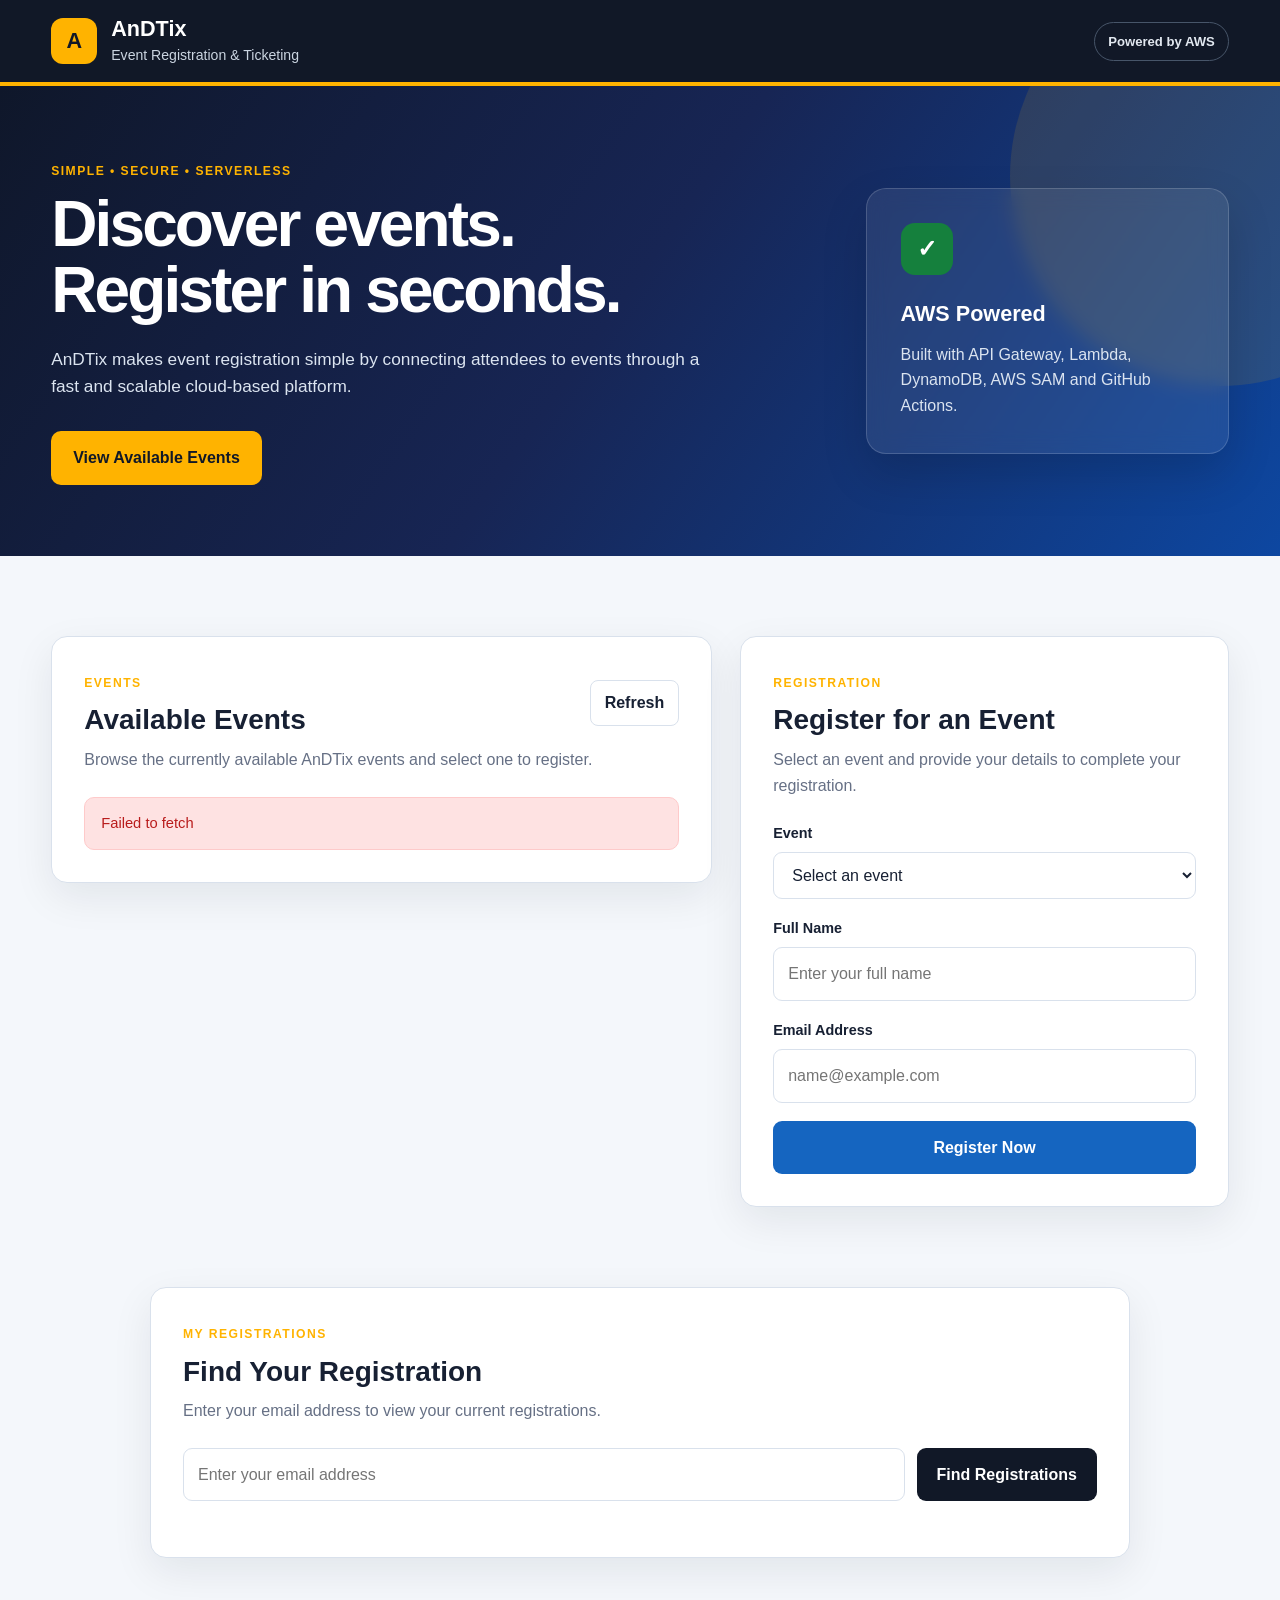
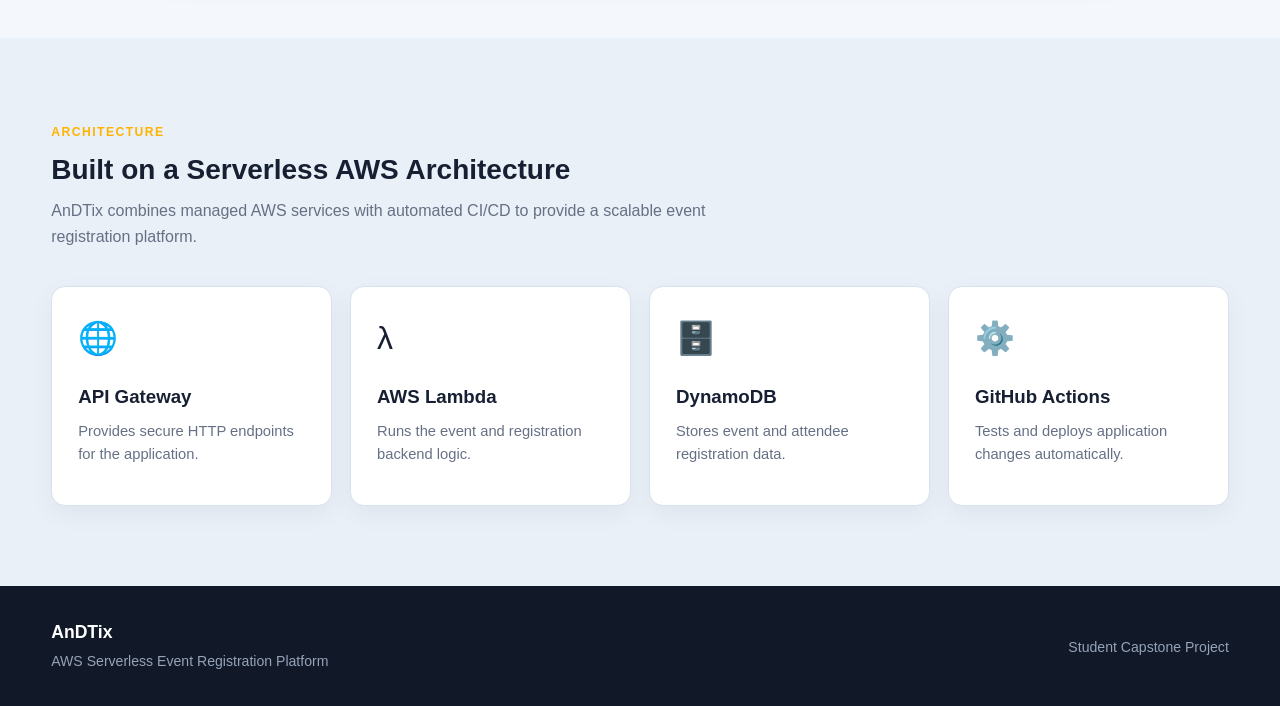
==== frontend/index.html @ d5623efb "Add frontend and enable API CORS" ====
<!DOCTYPE html>
<html lang="en">

<head>
    <meta charset="UTF-8">
    <meta name="viewport" content="width=device-width, initial-scale=1.0">

    <title>AnDTix | Event Registration & Ticketing</title>

    <meta name="description" content="AnDTix is a serverless event registration and ticketing platform powered by AWS.">

    <link rel="stylesheet" href="style.css">
</head>

<body>

    <header class="site-header">
        <div class="container header-content">
            <div class="brand">
                <div class="brand-logo">A</div>

                <div>
                    <h1>AnDTix</h1>
                    <p>Event Registration & Ticketing</p>
                </div>
            </div>

            <div class="aws-badge">
                Powered by AWS
            </div>
        </div>
    </header>


    <main>

        <!-- HERO SECTION -->
        <section class="hero">
            <div class="container hero-content">

                <div class="hero-text">
                    <span class="eyebrow">Simple • Secure • Serverless</span>

                    <h2>
                        Discover events.
                        <br>
                        Register in seconds.
                    </h2>

                    <p>
                        AnDTix makes event registration simple by connecting
                        attendees to events through a fast and scalable
                        cloud-based platform.
                    </p>

                    <a href="#events" class="hero-button">
                        View Available Events
                    </a>
                </div>

                <div class="hero-card">
                    <div class="hero-card-icon">✓</div>

                    <h3>AWS Powered</h3>

                    <p>
                        Built with API Gateway, Lambda, DynamoDB,
                        AWS SAM and GitHub Actions.
                    </p>
                </div>

            </div>
        </section>


        <!-- MAIN APPLICATION -->
        <section class="application-section">

            <div class="container application-grid">

                <!-- AVAILABLE EVENTS -->
                <div class="events-panel" id="events">

                    <div class="section-heading">
                        <div>
                            <span class="section-label">EVENTS</span>
                            <h2>Available Events</h2>
                        </div>

                        <button type="button" id="refreshEventsButton" class="refresh-button">
                            Refresh
                        </button>
                    </div>

                    <p class="section-description">
                        Browse the currently available AnDTix events and select
                        one to register.
                    </p>


                    <!-- Loading state -->
                    <div id="eventsLoading" class="status-card">
                        Loading available events...
                    </div>


                    <!-- Error state -->
                    <div id="eventsError" class="message error-message hidden">
                    </div>


                    <!-- Events loaded from AWS API -->
                    <div id="eventsList" class="events-list"></div>

                </div>


                <!-- REGISTRATION FORM -->
                <div class="registration-panel">

                    <div class="section-heading">
                        <div>
                            <span class="section-label">REGISTRATION</span>
                            <h2>Register for an Event</h2>
                        </div>
                    </div>

                    <p class="section-description">
                        Select an event and provide your details to complete
                        your registration.
                    </p>


                    <form id="registrationForm">

                        <div class="form-group">
                            <label for="eventSelect">
                                Event
                            </label>

                            <select id="eventSelect" name="eventId" required>
                                <option value="">
                                    Select an event
                                </option>
                            </select>
                        </div>


                        <div class="form-group">
                            <label for="attendeeName">
                                Full Name
                            </label>

                            <input type="text" id="attendeeName" name="attendeeName" placeholder="Enter your full name"
                                required>
                        </div>


                        <div class="form-group">
                            <label for="email">
                                Email Address
                            </label>

                            <input type="email" id="email" name="email" placeholder="name@example.com" required>
                        </div>


                        <button type="submit" id="registerButton" class="primary-button">
                            Register Now
                        </button>

                    </form>


                    <div id="registrationMessage" class="message hidden">
                    </div>

                </div>

            </div>

        </section>


        <!-- REGISTRATION LOOKUP -->
        <section class="lookup-section">

            <div class="container">

                <div class="lookup-card">

                    <div class="section-heading">
                        <div>
                            <span class="section-label">
                                MY REGISTRATIONS
                            </span>

                            <h2>
                                Find Your Registration
                            </h2>
                        </div>
                    </div>

                    <p class="section-description">
                        Enter your email address to view your current
                        registrations.
                    </p>


                    <form id="lookupForm" class="lookup-form">

                        <input type="email" id="lookupEmail" placeholder="Enter your email address" required>

                        <button type="submit" class="secondary-button">
                            Find Registrations
                        </button>

                    </form>


                    <div id="lookupMessage" class="message hidden">
                    </div>


                    <div id="registrationsList" class="registrations-list">
                    </div>

                </div>

            </div>

        </section>


        <!-- PROJECT INFORMATION -->
        <section class="technology-section">

            <div class="container">

                <div class="technology-heading">
                    <span class="section-label">ARCHITECTURE</span>

                    <h2>
                        Built on a Serverless AWS Architecture
                    </h2>

                    <p>
                        AnDTix combines managed AWS services with automated
                        CI/CD to provide a scalable event registration platform.
                    </p>
                </div>


                <div class="technology-grid">

                    <div class="technology-card">
                        <span>🌐</span>
                        <h3>API Gateway</h3>
                        <p>
                            Provides secure HTTP endpoints for the application.
                        </p>
                    </div>


                    <div class="technology-card">
                        <span>λ</span>
                        <h3>AWS Lambda</h3>
                        <p>
                            Runs the event and registration backend logic.
                        </p>
                    </div>


                    <div class="technology-card">
                        <span>🗄️</span>
                        <h3>DynamoDB</h3>
                        <p>
                            Stores event and attendee registration data.
                        </p>
                    </div>


                    <div class="technology-card">
                        <span>⚙️</span>
                        <h3>GitHub Actions</h3>
                        <p>
                            Tests and deploys application changes automatically.
                        </p>
                    </div>

                </div>

            </div>

        </section>

    </main>


    <footer>

        <div class="container footer-content">

            <div>
                <strong>AnDTix</strong>
                <p>AWS Serverless Event Registration Platform</p>
            </div>

            <div>
                <p>
                    Student Capstone Project
                </p>
            </div>

        </div>

    </footer>


    <script src="app.js"></script>

</body>

</html>
---- frontend/style.css ----
:root {
    --background: #f4f7fb;
    --surface: #ffffff;
    --surface-dark: #111827;
    --surface-soft: #eef2f7;

    --primary: #1565c0;
    --primary-dark: #0d47a1;
    --accent: #ffb300;

    --success: #15803d;
    --success-soft: #dcfce7;

    --warning: #ea580c;
    --warning-soft: #ffedd5;

    --danger: #b91c1c;
    --danger-soft: #fee2e2;

    --text: #172033;
    --text-light: #667085;
    --border: #d9e1ec;

    --shadow: 0 14px 40px rgba(15, 23, 42, 0.08);
    --radius: 16px;

    --max-width: 1180px;
}

* {
    margin: 0;
    padding: 0;
    box-sizing: border-box;
}

html {
    scroll-behavior: smooth;
}

body {
    min-height: 100vh;
    background: var(--background);
    color: var(--text);
    font-family:
        Inter,
        "Segoe UI",
        Arial,
        sans-serif;
    line-height: 1.6;
}

button,
input,
select {
    font: inherit;
}

button {
    cursor: pointer;
}

.container {
    width: min(92%, var(--max-width));
    margin: 0 auto;
}

/* =========================================================
   HEADER
========================================================= */

.site-header {
    background: var(--surface-dark);
    color: white;
    border-bottom: 4px solid var(--accent);
}

.header-content {
    min-height: 82px;
    display: flex;
    align-items: center;
    justify-content: space-between;
    gap: 24px;
}

.brand {
    display: flex;
    align-items: center;
    gap: 14px;
}

.brand-logo {
    width: 46px;
    height: 46px;
    display: grid;
    place-items: center;
    border-radius: 12px;
    background: var(--accent);
    color: #111827;
    font-weight: 900;
    font-size: 1.35rem;
}

.brand h1 {
    font-size: 1.35rem;
    line-height: 1.2;
}

.brand p {
    margin-top: 2px;
    color: #cbd5e1;
    font-size: 0.88rem;
}

.aws-badge {
    padding: 8px 13px;
    border: 1px solid #475569;
    border-radius: 999px;
    color: #e2e8f0;
    font-size: 0.82rem;
    font-weight: 600;
}

/* =========================================================
   HERO
========================================================= */

.hero {
    position: relative;
    overflow: hidden;
    background:
        linear-gradient(125deg,
            #0f172a 0%,
            #172554 48%,
            #0d47a1 100%);
    color: white;
}

.hero::after {
    content: "";
    position: absolute;
    width: 420px;
    height: 420px;
    right: -150px;
    top: -120px;
    border-radius: 50%;
    background: rgba(255, 179, 0, 0.11);
}

.hero-content {
    position: relative;
    z-index: 1;
    min-height: 470px;
    display: grid;
    grid-template-columns: 1.35fr 0.65fr;
    align-items: center;
    gap: 60px;
    padding-top: 70px;
    padding-bottom: 70px;
}

.eyebrow,
.section-label {
    display: inline-block;
    margin-bottom: 10px;
    color: var(--accent);
    font-size: 0.76rem;
    font-weight: 800;
    letter-spacing: 0.12em;
    text-transform: uppercase;
}

.hero h2 {
    max-width: 720px;
    font-size: clamp(2.6rem, 5vw, 4.7rem);
    line-height: 1.03;
    letter-spacing: -0.045em;
}

.hero-text>p {
    max-width: 650px;
    margin-top: 22px;
    color: #dbe4f0;
    font-size: 1.08rem;
}

.hero-button {
    display: inline-block;
    margin-top: 30px;
    padding: 14px 22px;
    border-radius: 10px;
    background: var(--accent);
    color: #111827;
    font-weight: 800;
    text-decoration: none;
    transition:
        transform 0.2s ease,
        box-shadow 0.2s ease;
}

.hero-button:hover {
    transform: translateY(-2px);
    box-shadow: 0 12px 24px rgba(0, 0, 0, 0.18);
}

.hero-card {
    padding: 34px;
    border: 1px solid rgba(255, 255, 255, 0.16);
    border-radius: 20px;
    background: rgba(255, 255, 255, 0.08);
    backdrop-filter: blur(10px);
    box-shadow: 0 20px 45px rgba(0, 0, 0, 0.15);
}

.hero-card-icon {
    width: 52px;
    height: 52px;
    display: grid;
    place-items: center;
    margin-bottom: 22px;
    border-radius: 14px;
    background: var(--success);
    font-size: 1.5rem;
    font-weight: 900;
}

.hero-card h3 {
    font-size: 1.35rem;
}

.hero-card p {
    margin-top: 10px;
    color: #dbe4f0;
}

/* =========================================================
   MAIN APPLICATION
========================================================= */

.application-section {
    padding: 80px 0;
}

.application-grid {
    display: grid;
    grid-template-columns: 1.15fr 0.85fr;
    gap: 28px;
    align-items: start;
}

.events-panel,
.registration-panel,
.lookup-card {
    padding: 32px;
    border: 1px solid var(--border);
    border-radius: var(--radius);
    background: var(--surface);
    box-shadow: var(--shadow);
}

.section-heading {
    display: flex;
    align-items: center;
    justify-content: space-between;
    gap: 20px;
}

.section-heading h2,
.technology-heading h2 {
    font-size: 1.75rem;
    line-height: 1.2;
}

.section-description {
    margin-top: 10px;
    margin-bottom: 24px;
    color: var(--text-light);
}

.refresh-button {
    padding: 9px 14px;
    border: 1px solid var(--border);
    border-radius: 8px;
    background: white;
    color: var(--text);
    font-weight: 700;
    transition: 0.2s ease;
}

.refresh-button:hover {
    border-color: var(--primary);
    color: var(--primary);
}

/* =========================================================
   EVENT CARDS
========================================================= */

.events-list {
    display: grid;
    gap: 16px;
}

.event-card {
    padding: 20px;
    border: 1px solid var(--border);
    border-radius: 12px;
    background: #fbfcfe;
    transition:
        transform 0.2s ease,
        box-shadow 0.2s ease,
        border-color 0.2s ease;
}

.event-card:hover {
    transform: translateY(-2px);
    border-color: #a9c7ee;
    box-shadow: 0 12px 24px rgba(15, 23, 42, 0.07);
}

.event-card-top {
    display: flex;
    justify-content: space-between;
    gap: 20px;
    align-items: flex-start;
}

.event-card h3 {
    font-size: 1.12rem;
}

.event-meta {
    display: flex;
    flex-wrap: wrap;
    gap: 10px 18px;
    margin-top: 12px;
    color: var(--text-light);
    font-size: 0.9rem;
}

.event-description {
    margin-top: 13px;
    color: #475467;
}

.event-status {
    flex-shrink: 0;
    padding: 6px 10px;
    border-radius: 999px;
    background: var(--success-soft);
    color: var(--success);
    font-size: 0.76rem;
    font-weight: 800;
    text-transform: uppercase;
}

.event-status.limited {
    background: var(--warning-soft);
    color: var(--warning);
}

.event-select-button {
    margin-top: 16px;
    padding: 9px 14px;
    border: none;
    border-radius: 8px;
    background: var(--surface-dark);
    color: white;
    font-weight: 700;
}

.event-select-button:hover {
    background: var(--primary);
}

/* =========================================================
   FORMS
========================================================= */

.form-group {
    margin-bottom: 18px;
}

.form-group label {
    display: block;
    margin-bottom: 7px;
    font-size: 0.9rem;
    font-weight: 700;
}

input,
select {
    width: 100%;
    padding: 13px 14px;
    border: 1px solid var(--border);
    border-radius: 9px;
    outline: none;
    background: white;
    color: var(--text);
    transition:
        border-color 0.2s ease,
        box-shadow 0.2s ease;
}

input:focus,
select:focus {
    border-color: var(--primary);
    box-shadow: 0 0 0 3px rgba(21, 101, 192, 0.12);
}

.primary-button,
.secondary-button {
    border: none;
    border-radius: 9px;
    font-weight: 800;
    transition:
        transform 0.2s ease,
        opacity 0.2s ease;
}

.primary-button {
    width: 100%;
    padding: 14px 20px;
    background: var(--primary);
    color: white;
}

.primary-button:hover {
    background: var(--primary-dark);
}

.secondary-button {
    padding: 13px 20px;
    background: var(--surface-dark);
    color: white;
    white-space: nowrap;
}

.secondary-button:hover {
    background: var(--primary);
}

.primary-button:disabled,
.secondary-button:disabled,
.refresh-button:disabled {
    cursor: not-allowed;
    opacity: 0.6;
}

/* =========================================================
   MESSAGES
========================================================= */

.status-card {
    padding: 18px;
    border-radius: 10px;
    background: var(--surface-soft);
    color: var(--text-light);
    text-align: center;
}

.message {
    margin-top: 18px;
    padding: 14px 16px;
    border-radius: 10px;
    font-size: 0.92rem;
}

.success-message {
    border: 1px solid #86efac;
    background: var(--success-soft);
    color: #166534;
}

.error-message {
    border: 1px solid #fecaca;
    background: var(--danger-soft);
    color: var(--danger);
}

.info-message {
    border: 1px solid #bfdbfe;
    background: #eff6ff;
    color: #1d4ed8;
}

.hidden {
    display: none !important;
}

/* =========================================================
   LOOKUP
========================================================= */

.lookup-section {
    padding: 0 0 80px;
}

.lookup-card {
    max-width: 980px;
    margin: 0 auto;
}

.lookup-form {
    display: grid;
    grid-template-columns: 1fr auto;
    gap: 12px;
}

.registrations-list {
    display: grid;
    gap: 14px;
    margin-top: 24px;
}

.registration-item {
    display: grid;
    grid-template-columns: 1fr auto;
    gap: 20px;
    align-items: center;
    padding: 18px;
    border: 1px solid var(--border);
    border-radius: 10px;
    background: #fbfcfe;
}

.registration-item h3 {
    font-size: 1rem;
}

.registration-details {
    margin-top: 5px;
    color: var(--text-light);
    font-size: 0.88rem;
}

.cancel-button {
    padding: 9px 13px;
    border: 1px solid #fecaca;
    border-radius: 8px;
    background: var(--danger-soft);
    color: var(--danger);
    font-weight: 800;
}

.cancel-button:hover {
    background: #fecaca;
}

/* =========================================================
   TECHNOLOGY / ARCHITECTURE
========================================================= */

.technology-section {
    padding: 80px 0;
    background: #eaf0f7;
}

.technology-heading {
    max-width: 720px;
    margin-bottom: 36px;
}

.technology-heading p {
    margin-top: 12px;
    color: var(--text-light);
}

.technology-grid {
    display: grid;
    grid-template-columns: repeat(4, 1fr);
    gap: 18px;
}

.technology-card {
    min-height: 220px;
    padding: 26px;
    border: 1px solid var(--border);
    border-radius: 14px;
    background: white;
    box-shadow: 0 8px 24px rgba(15, 23, 42, 0.05);
}

.technology-card span {
    display: block;
    margin-bottom: 18px;
    font-size: 2rem;
}

.technology-card h3 {
    margin-bottom: 8px;
}

.technology-card p {
    color: var(--text-light);
    font-size: 0.92rem;
}

/* =========================================================
   FOOTER
========================================================= */

footer {
    background: var(--surface-dark);
    color: white;
}

.footer-content {
    min-height: 120px;
    display: flex;
    justify-content: space-between;
    align-items: center;
    gap: 30px;
}

.footer-content strong {
    font-size: 1.1rem;
}

.footer-content p {
    margin-top: 4px;
    color: #94a3b8;
    font-size: 0.88rem;
}

/* =========================================================
   RESPONSIVE DESIGN
========================================================= */

@media (max-width: 950px) {

    .hero-content,
    .application-grid {
        grid-template-columns: 1fr;
    }

    .hero-content {
        gap: 35px;
    }

    .hero-card {
        max-width: 520px;
    }

    .technology-grid {
        grid-template-columns: repeat(2, 1fr);
    }
}

@media (max-width: 650px) {
    .header-content {
        padding: 14px 0;
    }

    .aws-badge {
        display: none;
    }

    .hero-content {
        min-height: auto;
        padding-top: 55px;
        padding-bottom: 55px;
    }

    .hero h2 {
        font-size: 2.55rem;
    }

    .events-panel,
    .registration-panel,
    .lookup-card {
        padding: 22px;
    }

    .lookup-form {
        grid-template-columns: 1fr;
    }

    .technology-grid {
        grid-template-columns: 1fr;
    }

    .event-card-top,
    .registration-item,
    .footer-content {
        grid-template-columns: 1fr;
        flex-direction: column;
        align-items: flex-start;
    }

    .footer-content {
        justify-content: center;
        padding: 30px 0;
    }
}
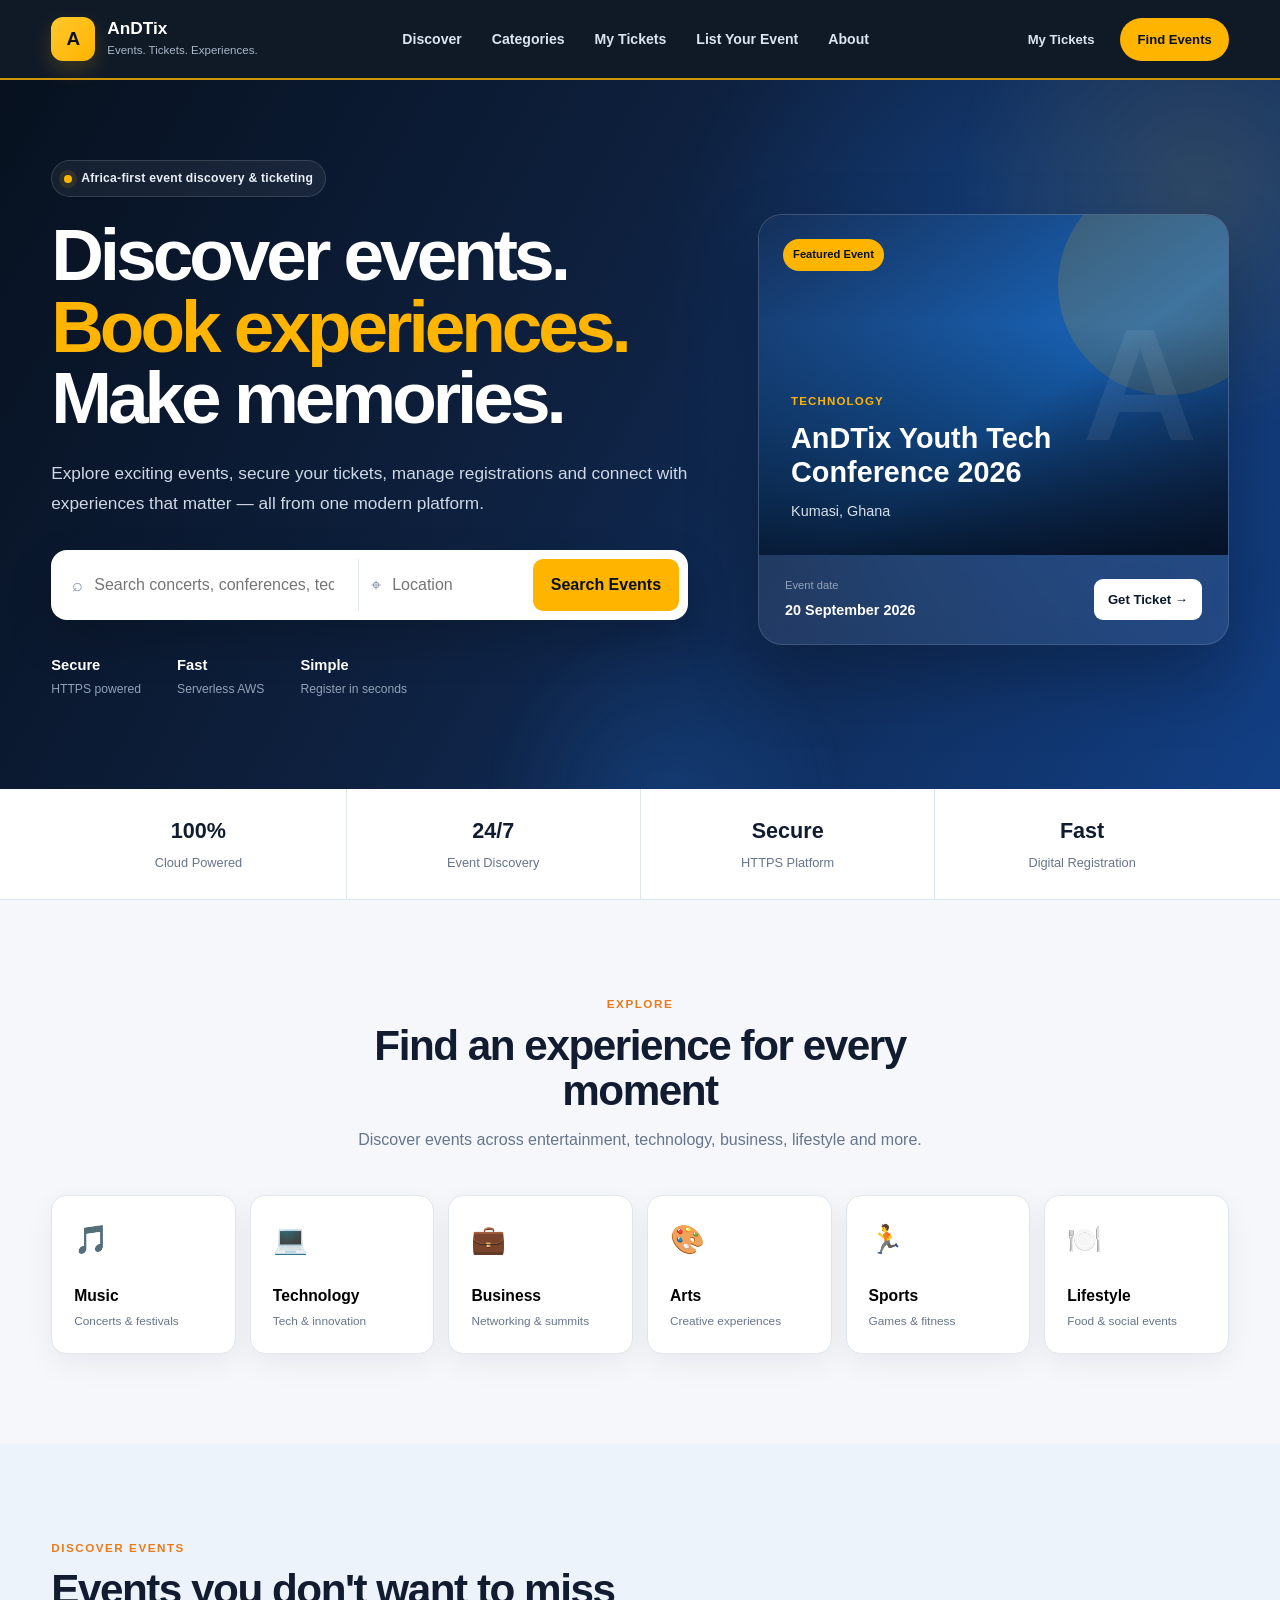
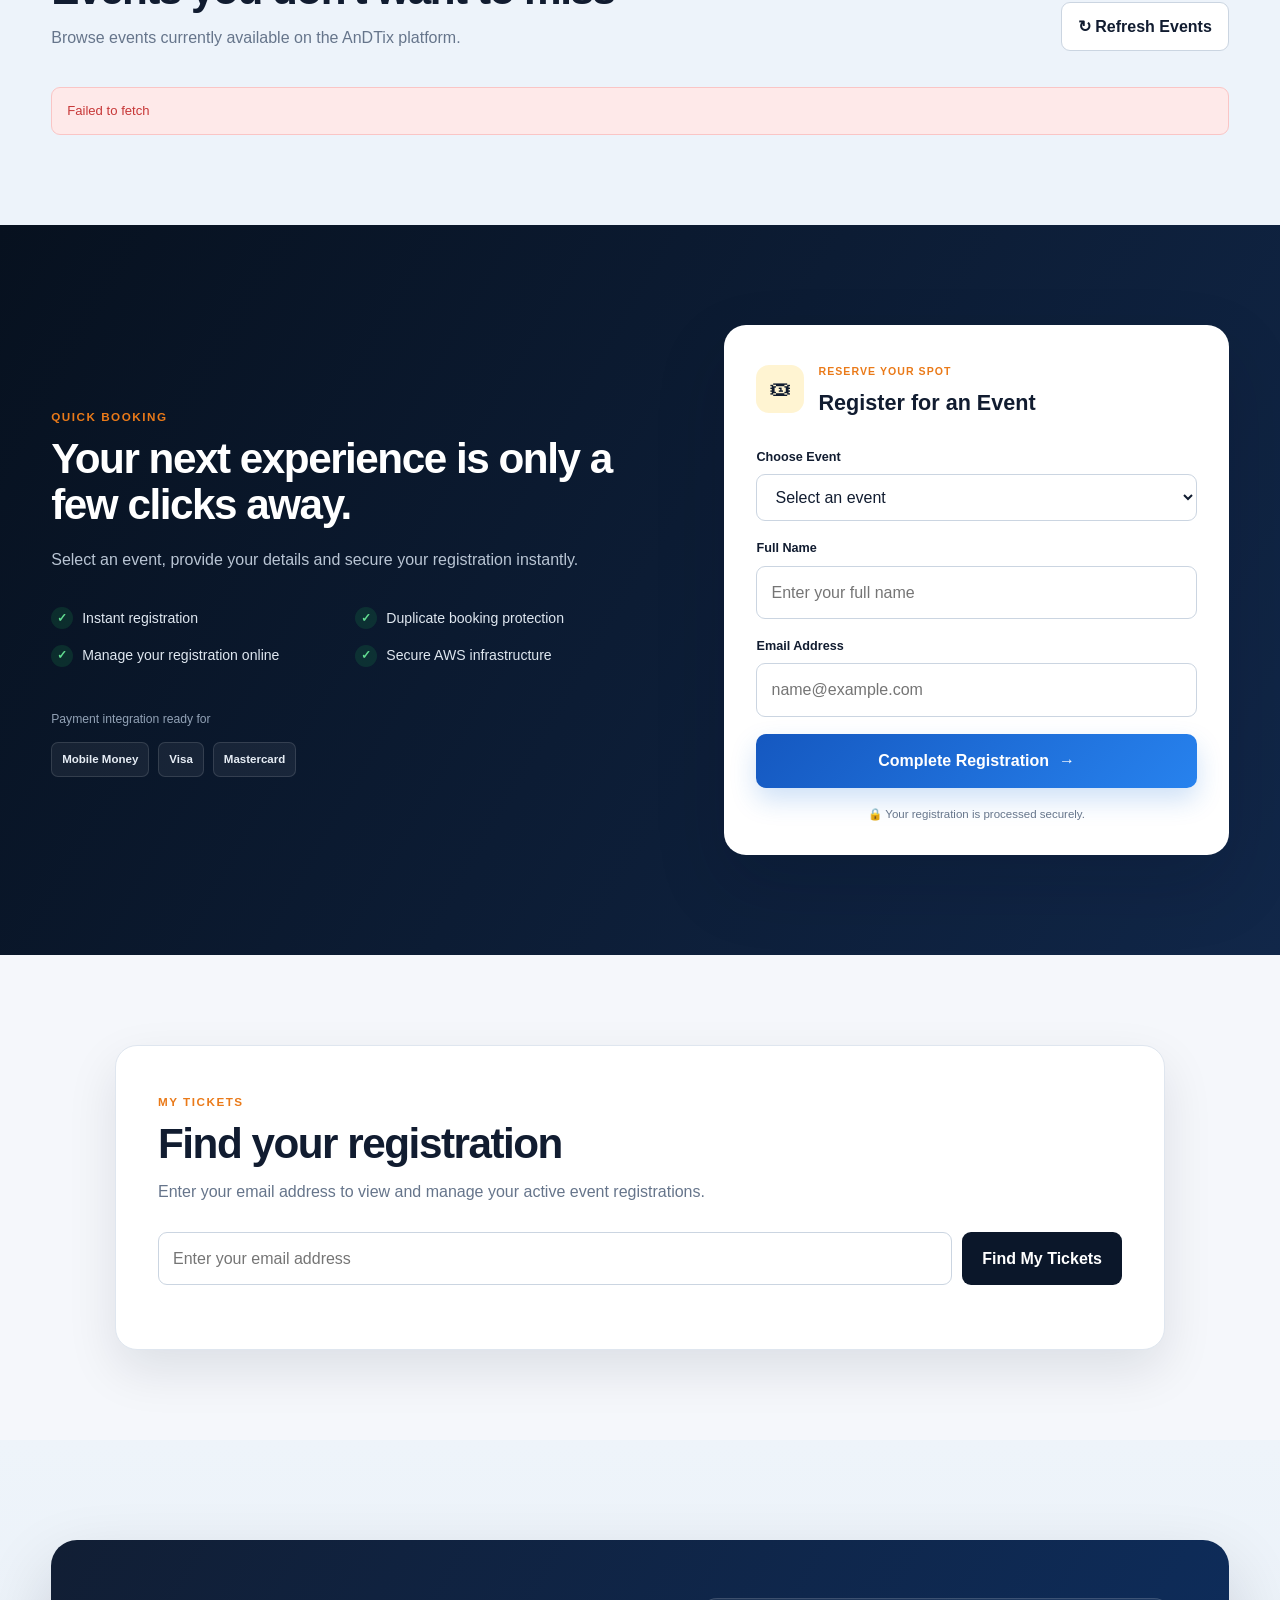
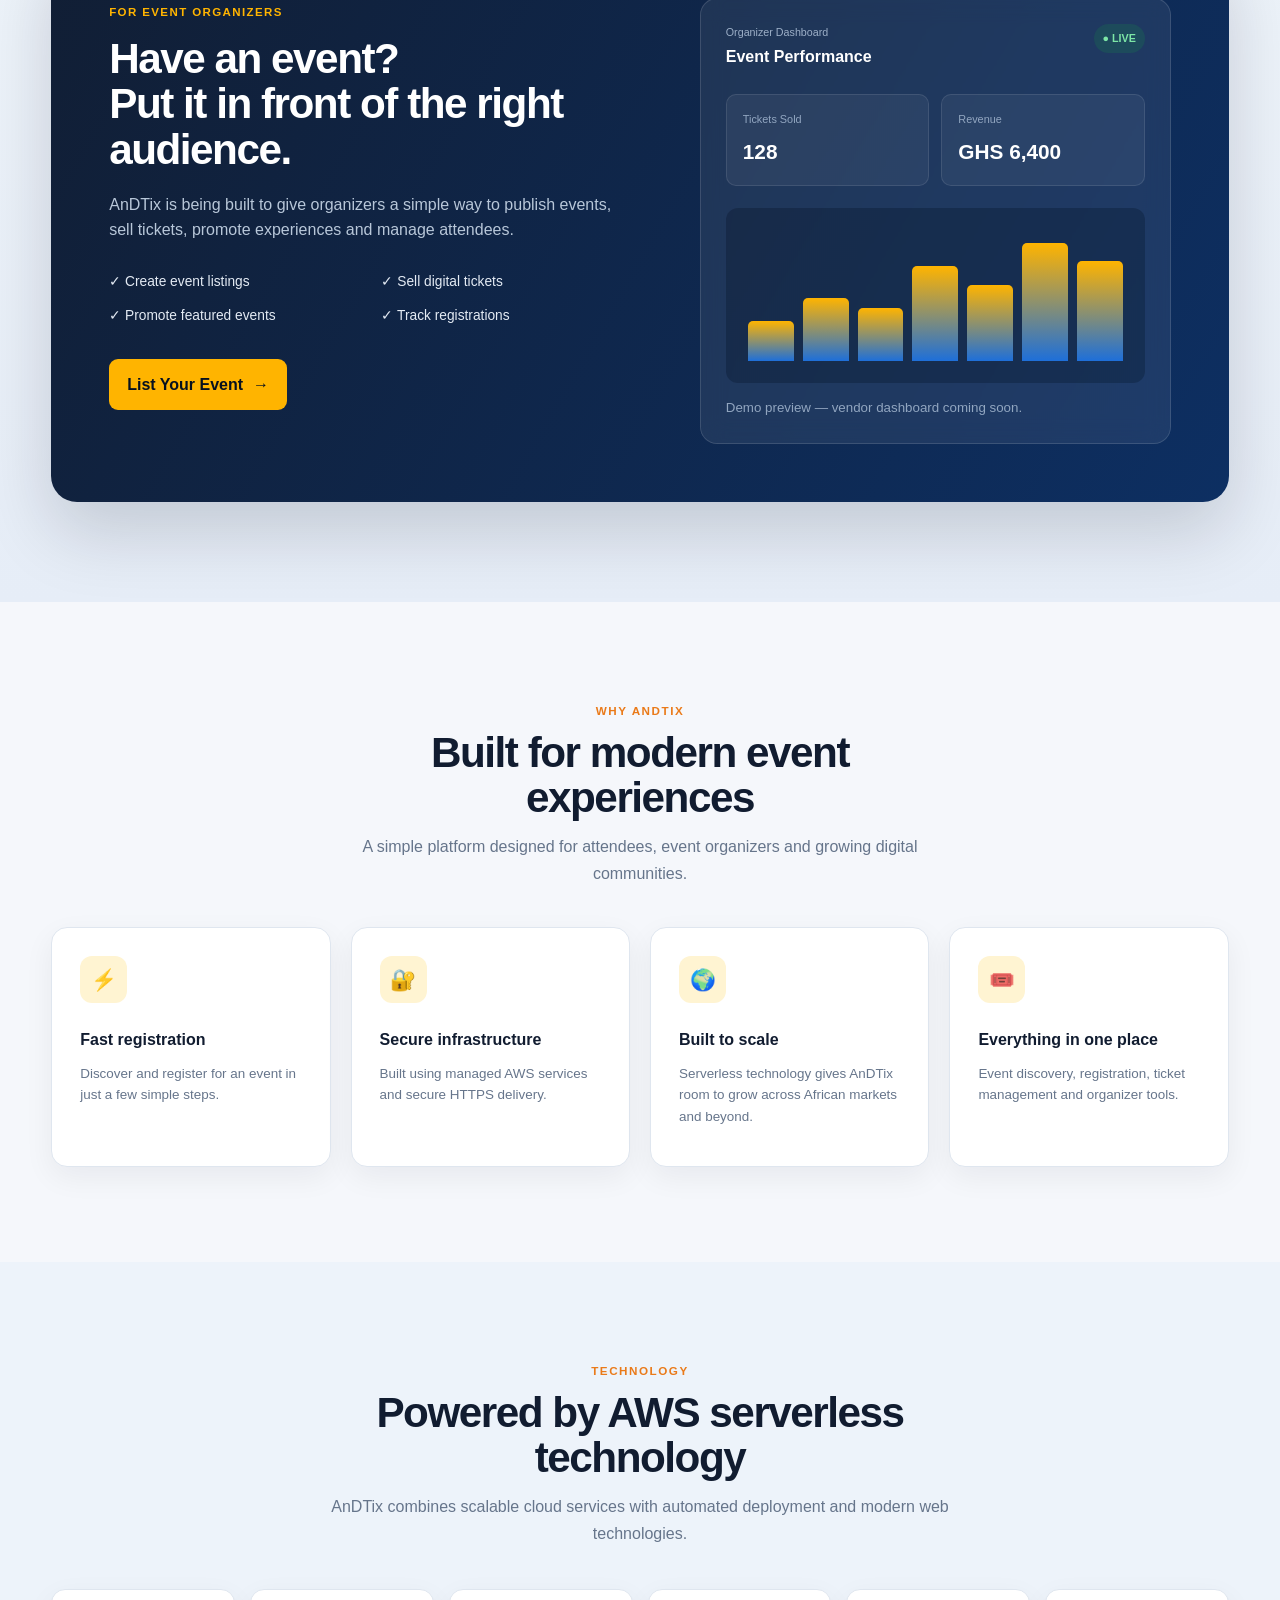
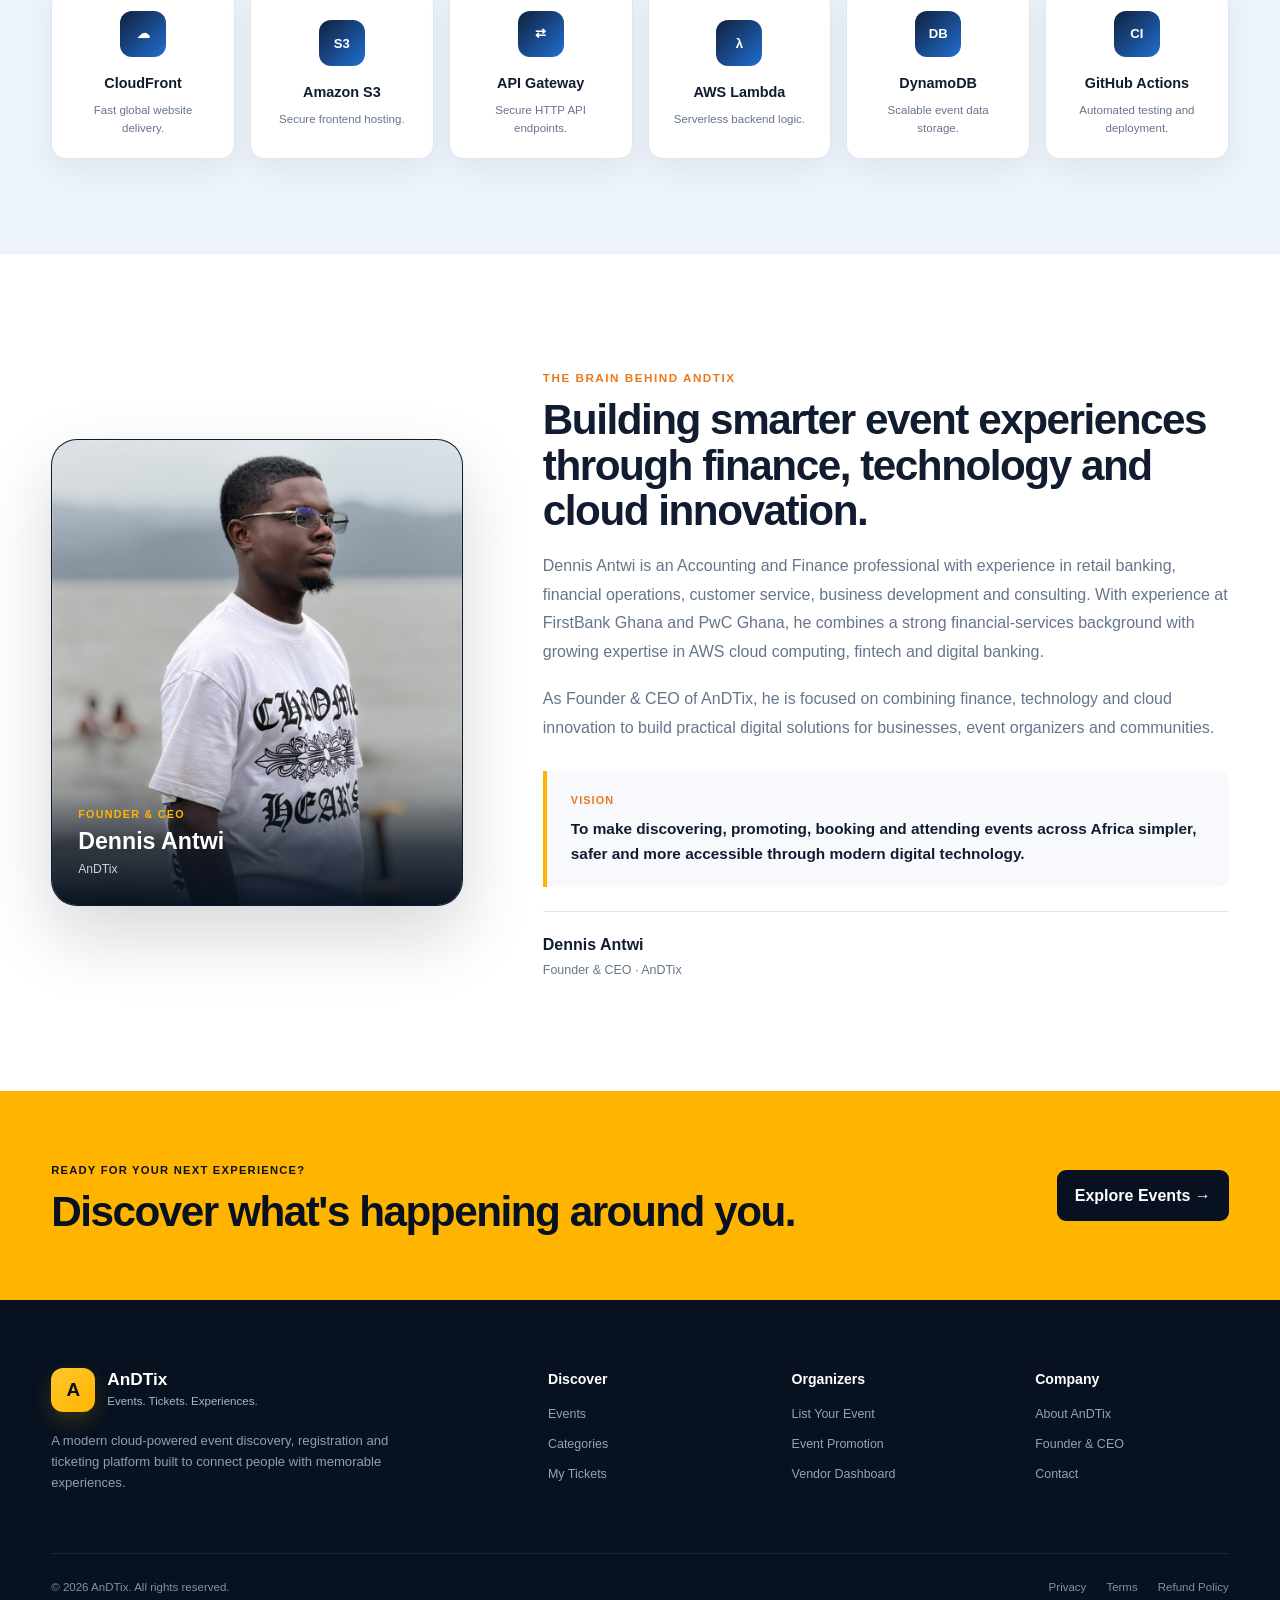
==== commit 99fa932d: "feat: add organizer portal and event submission workflow" ====
--- a/frontend/index.html
+++ b/frontend/index.html
@@ -3,322 +3,1475 @@
 
 <head>
     <meta charset="UTF-8">
+
     <meta name="viewport" content="width=device-width, initial-scale=1.0">
 
-    <title>AnDTix | Event Registration & Ticketing</title>
-
-    <meta name="description" content="AnDTix is a serverless event registration and ticketing platform powered by AWS.">
+    <meta name="description"
+        content="AnDTix - Discover, promote and book events through a modern cloud-powered ticketing platform.">
+
+    <title>AnDTix | Discover Events. Book Experiences.</title>
 
     <link rel="stylesheet" href="style.css">
 </head>
 
+
 <body>
 
+
+    <!-- =====================================================
+         NAVIGATION
+    ====================================================== -->
+
     <header class="site-header">
-        <div class="container header-content">
-            <div class="brand">
-                <div class="brand-logo">A</div>
-
-                <div>
-                    <h1>AnDTix</h1>
-                    <p>Event Registration & Ticketing</p>
-                </div>
-            </div>
-
-            <div class="aws-badge">
-                Powered by AWS
-            </div>
+
+        <div class="container nav-wrapper">
+
+            <a href="#" class="brand">
+
+                <div class="brand-logo">
+                    A
+                </div>
+
+                <div class="brand-text">
+                    <strong>AnDTix</strong>
+                    <span>Events. Tickets. Experiences.</span>
+                </div>
+
+            </a>
+
+
+            <nav class="desktop-nav">
+
+                <a href="#events">
+                    Discover
+                </a>
+
+                <a href="#categories">
+                    Categories
+                </a>
+
+                <a href="#tickets">
+                    My Tickets
+                </a>
+
+                <a href="#vendors">
+                    List Your Event
+                </a>
+
+                <a href="#about">
+                    About
+                </a>
+
+            </nav>
+
+
+            <div class="nav-actions">
+
+                <a href="#tickets" class="nav-login">
+                    My Tickets
+                </a>
+
+                <a href="#events" class="nav-primary">
+                    Find Events
+                </a>
+
+            </div>
+
         </div>
+
     </header>
 
 
+
+    <!-- =====================================================
+         MAIN CONTENT
+    ====================================================== -->
+
     <main>
 
-        <!-- HERO SECTION -->
+
+        <!-- =================================================
+             HERO
+        ================================================== -->
+
         <section class="hero">
-            <div class="container hero-content">
-
-                <div class="hero-text">
-                    <span class="eyebrow">Simple • Secure • Serverless</span>
+
+            <div class="hero-glow hero-glow-one"></div>
+            <div class="hero-glow hero-glow-two"></div>
+
+
+            <div class="container hero-grid">
+
+
+                <div class="hero-copy">
+
+                    <div class="hero-badge">
+
+                        <span class="pulse-dot"></span>
+
+                        Africa-first event discovery & ticketing
+
+                    </div>
+
+
+                    <h1>
+                        Discover events.
+                        <span>Book experiences.</span>
+                        Make memories.
+                    </h1>
+
+
+                    <p class="hero-description">
+
+                        Explore exciting events, secure your tickets,
+                        manage registrations and connect with experiences
+                        that matter — all from one modern platform.
+
+                    </p>
+
+
+                    <!-- SEARCH -->
+
+                    <div class="hero-search">
+
+                        <div class="search-field">
+
+                            <span class="search-icon">
+                                ⌕
+                            </span>
+
+                            <input type="text" id="heroEventSearch"
+                                placeholder="Search concerts, conferences, tech events...">
+
+                        </div>
+
+
+                        <div class="search-field location-field">
+
+                            <span class="search-icon">
+                                ⌖
+                            </span>
+
+                            <input type="text" id="heroLocationSearch" placeholder="Location">
+
+                        </div>
+
+
+                        <button type="button" id="heroSearchButton" class="hero-search-button">
+                            Search Events
+                        </button>
+
+                    </div>
+
+
+                    <!-- HERO HIGHLIGHTS -->
+
+                    <div class="hero-highlights">
+
+                        <div>
+                            <strong>Secure</strong>
+                            <span>HTTPS powered</span>
+                        </div>
+
+                        <div>
+                            <strong>Fast</strong>
+                            <span>Serverless AWS</span>
+                        </div>
+
+                        <div>
+                            <strong>Simple</strong>
+                            <span>Register in seconds</span>
+                        </div>
+
+                    </div>
+
+                </div>
+
+
+
+                <!-- FEATURED EVENT -->
+
+                <div class="hero-event-card">
+
+                    <div class="hero-event-image">
+
+                        <div class="event-image-overlay"></div>
+
+
+                        <div class="featured-tag">
+                            Featured Event
+                        </div>
+
+
+                        <div class="event-image-content">
+
+                            <span class="event-category">
+                                TECHNOLOGY
+                            </span>
+
+                            <h2>
+                                AnDTix Youth Tech Conference 2026
+                            </h2>
+
+                            <p>
+                                Kumasi, Ghana
+                            </p>
+
+                        </div>
+
+                    </div>
+
+
+                    <div class="hero-event-footer">
+
+                        <div>
+
+                            <span class="small-label">
+                                Event date
+                            </span>
+
+                            <strong>
+                                20 September 2026
+                            </strong>
+
+                        </div>
+
+
+                        <a href="#events" class="mini-ticket-button">
+                            Get Ticket →
+                        </a>
+
+                    </div>
+
+                </div>
+
+
+            </div>
+
+        </section>
+
+
+
+        <!-- =================================================
+             QUICK STATS
+        ================================================== -->
+
+        <section class="stats-section">
+
+            <div class="container stats-grid">
+
+                <div class="stat-item">
+                    <strong>100%</strong>
+                    <span>Cloud Powered</span>
+                </div>
+
+                <div class="stat-item">
+                    <strong>24/7</strong>
+                    <span>Event Discovery</span>
+                </div>
+
+                <div class="stat-item">
+                    <strong>Secure</strong>
+                    <span>HTTPS Platform</span>
+                </div>
+
+                <div class="stat-item">
+                    <strong>Fast</strong>
+                    <span>Digital Registration</span>
+                </div>
+
+            </div>
+
+        </section>
+
+
+
+        <!-- =================================================
+             EVENT CATEGORIES
+        ================================================== -->
+
+        <section class="categories-section" id="categories">
+
+            <div class="container">
+
+
+                <div class="section-intro centered">
+
+                    <span class="section-kicker">
+                        EXPLORE
+                    </span>
 
                     <h2>
-                        Discover events.
-                        <br>
-                        Register in seconds.
+                        Find an experience for every moment
                     </h2>
 
                     <p>
-                        AnDTix makes event registration simple by connecting
-                        attendees to events through a fast and scalable
-                        cloud-based platform.
+                        Discover events across entertainment,
+                        technology, business, lifestyle and more.
                     </p>
 
-                    <a href="#events" class="hero-button">
-                        View Available Events
-                    </a>
-                </div>
-
-                <div class="hero-card">
-                    <div class="hero-card-icon">✓</div>
-
-                    <h3>AWS Powered</h3>
+                </div>
+
+
+
+                <div class="category-grid">
+
+
+                    <button class="category-card" type="button">
+
+                        <span class="category-icon">
+                            🎵
+                        </span>
+
+                        <strong>
+                            Music
+                        </strong>
+
+                        <span>
+                            Concerts & festivals
+                        </span>
+
+                    </button>
+
+
+                    <button class="category-card" type="button">
+
+                        <span class="category-icon">
+                            💻
+                        </span>
+
+                        <strong>
+                            Technology
+                        </strong>
+
+                        <span>
+                            Tech & innovation
+                        </span>
+
+                    </button>
+
+
+                    <button class="category-card" type="button">
+
+                        <span class="category-icon">
+                            💼
+                        </span>
+
+                        <strong>
+                            Business
+                        </strong>
+
+                        <span>
+                            Networking & summits
+                        </span>
+
+                    </button>
+
+
+                    <button class="category-card" type="button">
+
+                        <span class="category-icon">
+                            🎨
+                        </span>
+
+                        <strong>
+                            Arts
+                        </strong>
+
+                        <span>
+                            Creative experiences
+                        </span>
+
+                    </button>
+
+
+                    <button class="category-card" type="button">
+
+                        <span class="category-icon">
+                            🏃
+                        </span>
+
+                        <strong>
+                            Sports
+                        </strong>
+
+                        <span>
+                            Games & fitness
+                        </span>
+
+                    </button>
+
+
+                    <button class="category-card" type="button">
+
+                        <span class="category-icon">
+                            🍽️
+                        </span>
+
+                        <strong>
+                            Lifestyle
+                        </strong>
+
+                        <span>
+                            Food & social events
+                        </span>
+
+                    </button>
+
+
+                </div>
+
+            </div>
+
+        </section>
+
+
+
+        <!-- =================================================
+             DISCOVER EVENTS
+        ================================================== -->
+
+        <section class="events-section" id="events">
+
+            <div class="container">
+
+
+                <div class="section-heading-row">
+
+                    <div class="section-intro">
+
+                        <span class="section-kicker">
+                            DISCOVER EVENTS
+                        </span>
+
+                        <h2>
+                            Events you don't want to miss
+                        </h2>
+
+                        <p>
+                            Browse events currently available
+                            on the AnDTix platform.
+                        </p>
+
+                    </div>
+
+
+                    <button type="button" id="refreshEventsButton" class="outline-button">
+                        ↻ Refresh Events
+                    </button>
+
+                </div>
+
+
+
+                <div id="eventsLoading" class="status-card">
+
+                    <div class="loader"></div>
+
+                    Loading available events...
+
+                </div>
+
+
+
+                <div id="eventsError" class="message error-message hidden">
+                </div>
+
+
+
+                <div id="eventsList" class="premium-events-grid">
+                </div>
+
+
+            </div>
+
+        </section>
+
+
+
+        <!-- =================================================
+             QUICK BOOKING
+        ================================================== -->
+
+        <section class="booking-section">
+
+            <div class="container booking-grid">
+
+
+                <!-- BOOKING INFO -->
+
+                <div class="booking-content">
+
+                    <span class="section-kicker">
+                        QUICK BOOKING
+                    </span>
+
+                    <h2>
+                        Your next experience is only a few clicks away.
+                    </h2>
 
                     <p>
-                        Built with API Gateway, Lambda, DynamoDB,
-                        AWS SAM and GitHub Actions.
+                        Select an event, provide your details
+                        and secure your registration instantly.
                     </p>
-                </div>
-
-            </div>
-        </section>
-
-
-        <!-- MAIN APPLICATION -->
-        <section class="application-section">
-
-            <div class="container application-grid">
-
-                <!-- AVAILABLE EVENTS -->
-                <div class="events-panel" id="events">
-
-                    <div class="section-heading">
-                        <div>
-                            <span class="section-label">EVENTS</span>
-                            <h2>Available Events</h2>
-                        </div>
-
-                        <button type="button" id="refreshEventsButton" class="refresh-button">
-                            Refresh
-                        </button>
-                    </div>
-
-                    <p class="section-description">
-                        Browse the currently available AnDTix events and select
-                        one to register.
-                    </p>
-
-
-                    <!-- Loading state -->
-                    <div id="eventsLoading" class="status-card">
-                        Loading available events...
-                    </div>
-
-
-                    <!-- Error state -->
-                    <div id="eventsError" class="message error-message hidden">
-                    </div>
-
-
-                    <!-- Events loaded from AWS API -->
-                    <div id="eventsList" class="events-list"></div>
-
-                </div>
+
+
+                    <div class="booking-benefits">
+
+                        <div>
+                            <span>✓</span>
+                            Instant registration
+                        </div>
+
+                        <div>
+                            <span>✓</span>
+                            Duplicate booking protection
+                        </div>
+
+                        <div>
+                            <span>✓</span>
+                            Manage your registration online
+                        </div>
+
+                        <div>
+                            <span>✓</span>
+                            Secure AWS infrastructure
+                        </div>
+
+                    </div>
+
+
+                    <!-- PAYMENT PREVIEW -->
+
+                    <div class="payment-preview">
+
+                        <span>
+                            Payment integration ready for
+                        </span>
+
+                        <div class="payment-badges">
+
+                            <span>
+                                Mobile Money
+                            </span>
+
+                            <span>
+                                Visa
+                            </span>
+
+                            <span>
+                                Mastercard
+                            </span>
+
+                        </div>
+
+                    </div>
+
+                </div>
+
 
 
                 <!-- REGISTRATION FORM -->
-                <div class="registration-panel">
-
-                    <div class="section-heading">
-                        <div>
-                            <span class="section-label">REGISTRATION</span>
-                            <h2>Register for an Event</h2>
-                        </div>
-                    </div>
-
-                    <p class="section-description">
-                        Select an event and provide your details to complete
-                        your registration.
-                    </p>
+
+                <div class="premium-form-card">
+
+
+                    <div class="form-card-header">
+
+                        <div class="form-icon">
+                            🎟
+                        </div>
+
+                        <div>
+
+                            <span>
+                                RESERVE YOUR SPOT
+                            </span>
+
+                            <h3>
+                                Register for an Event
+                            </h3>
+
+                        </div>
+
+                    </div>
+
 
 
                     <form id="registrationForm">
 
+
                         <div class="form-group">
+
                             <label for="eventSelect">
-                                Event
+                                Choose Event
                             </label>
 
                             <select id="eventSelect" name="eventId" required>
+
                                 <option value="">
                                     Select an event
                                 </option>
+
                             </select>
-                        </div>
+
+                        </div>
+
 
 
                         <div class="form-group">
+
                             <label for="attendeeName">
                                 Full Name
                             </label>
 
                             <input type="text" id="attendeeName" name="attendeeName" placeholder="Enter your full name"
                                 required>
-                        </div>
+
+                        </div>
+
 
 
                         <div class="form-group">
+
                             <label for="email">
                                 Email Address
                             </label>
 
                             <input type="email" id="email" name="email" placeholder="name@example.com" required>
-                        </div>
-
-
-                        <button type="submit" id="registerButton" class="primary-button">
-                            Register Now
+
+                        </div>
+
+
+
+                        <button type="submit" id="registerButton" class="booking-button">
+
+                            Complete Registration
+
+                            <span>
+                                →
+                            </span>
+
                         </button>
 
+
                     </form>
 
 
+
                     <div id="registrationMessage" class="message hidden">
                     </div>
 
-                </div>
+
+
+                    <div class="secure-note">
+                        🔒 Your registration is processed securely.
+                    </div>
+
+
+                </div>
+
 
             </div>
 
         </section>
 
 
-        <!-- REGISTRATION LOOKUP -->
-        <section class="lookup-section">
+
+        <!-- =================================================
+             MY TICKETS
+        ================================================== -->
+
+        <section class="tickets-section" id="tickets">
 
             <div class="container">
 
-                <div class="lookup-card">
-
-                    <div class="section-heading">
-                        <div>
-                            <span class="section-label">
-                                MY REGISTRATIONS
+
+                <div class="ticket-lookup-card">
+
+
+                    <div class="ticket-lookup-copy">
+
+                        <span class="section-kicker">
+                            MY TICKETS
+                        </span>
+
+                        <h2>
+                            Find your registration
+                        </h2>
+
+                        <p>
+                            Enter your email address to view and
+                            manage your active event registrations.
+                        </p>
+
+                    </div>
+
+
+
+                    <form id="lookupForm" class="lookup-form">
+
+                        <input type="email" id="lookupEmail" placeholder="Enter your email address" required>
+
+                        <button type="submit" class="lookup-button">
+                            Find My Tickets
+                        </button>
+
+                    </form>
+
+
+
+                    <div id="lookupMessage" class="message hidden">
+                    </div>
+
+
+
+                    <div id="registrationsList" class="registrations-list">
+                    </div>
+
+
+                </div>
+
+
+            </div>
+
+        </section>
+
+
+
+        <!-- =================================================
+             EVENT ORGANIZERS / VENDORS
+        ================================================== -->
+
+        <section class="vendor-section" id="vendors">
+
+            <div class="container vendor-card">
+
+
+                <div class="vendor-copy">
+
+                    <span class="vendor-kicker">
+                        FOR EVENT ORGANIZERS
+                    </span>
+
+                    <h2>
+                        Have an event?
+                        <br>
+                        Put it in front of the right audience.
+                    </h2>
+
+                    <p>
+                        AnDTix is being built to give organizers
+                        a simple way to publish events, sell tickets,
+                        promote experiences and manage attendees.
+                    </p>
+
+
+                    <div class="vendor-points">
+
+                        <div>
+                            ✓ Create event listings
+                        </div>
+
+                        <div>
+                            ✓ Sell digital tickets
+                        </div>
+
+                        <div>
+                            ✓ Promote featured events
+                        </div>
+
+                        <div>
+                            ✓ Track registrations
+                        </div>
+
+                    </div>
+
+
+
+                    <button type="button" class="vendor-button" id="vendorInterestButton">
+
+                        List Your Event
+
+                        <span>
+                            →
+                        </span>
+
+                    </button>
+
+                </div>
+
+
+
+                <!-- VENDOR DASHBOARD PREVIEW -->
+
+                <div class="vendor-dashboard-preview">
+
+
+                    <div class="dashboard-top">
+
+                        <div>
+
+                            <span>
+                                Organizer Dashboard
                             </span>
 
-                            <h2>
-                                Find Your Registration
-                            </h2>
-                        </div>
-                    </div>
-
-                    <p class="section-description">
-                        Enter your email address to view your current
-                        registrations.
+                            <strong>
+                                Event Performance
+                            </strong>
+
+                        </div>
+
+
+                        <span class="live-pill">
+                            ● LIVE
+                        </span>
+
+                    </div>
+
+
+
+                    <div class="dashboard-stats">
+
+                        <div>
+
+                            <span>
+                                Tickets Sold
+                            </span>
+
+                            <strong>
+                                128
+                            </strong>
+
+                        </div>
+
+
+                        <div>
+
+                            <span>
+                                Revenue
+                            </span>
+
+                            <strong>
+                                GHS 6,400
+                            </strong>
+
+                        </div>
+
+                    </div>
+
+
+
+                    <div class="dashboard-chart">
+
+                        <div class="chart-bars">
+
+                            <span style="height: 30%"></span>
+                            <span style="height: 48%"></span>
+                            <span style="height: 40%"></span>
+                            <span style="height: 72%"></span>
+                            <span style="height: 58%"></span>
+                            <span style="height: 90%"></span>
+                            <span style="height: 76%"></span>
+
+                        </div>
+
+                    </div>
+
+
+                    <small>
+                        Demo preview — vendor dashboard coming soon.
+                    </small>
+
+
+                </div>
+
+
+            </div>
+
+        </section>
+
+
+
+        <!-- =================================================
+             WHY ANDTIX
+        ================================================== -->
+
+        <section class="why-section">
+
+            <div class="container">
+
+
+                <div class="section-intro centered">
+
+                    <span class="section-kicker">
+                        WHY ANDTIX
+                    </span>
+
+                    <h2>
+                        Built for modern event experiences
+                    </h2>
+
+                    <p>
+                        A simple platform designed for attendees,
+                        event organizers and growing digital communities.
                     </p>
 
-
-                    <form id="lookupForm" class="lookup-form">
-
-                        <input type="email" id="lookupEmail" placeholder="Enter your email address" required>
-
-                        <button type="submit" class="secondary-button">
-                            Find Registrations
-                        </button>
-
-                    </form>
-
-
-                    <div id="lookupMessage" class="message hidden">
-                    </div>
-
-
-                    <div id="registrationsList" class="registrations-list">
-                    </div>
-
-                </div>
+                </div>
+
+
+
+                <div class="why-grid">
+
+
+                    <article class="why-card">
+
+                        <div class="why-icon">
+                            ⚡
+                        </div>
+
+                        <h3>
+                            Fast registration
+                        </h3>
+
+                        <p>
+                            Discover and register for an event
+                            in just a few simple steps.
+                        </p>
+
+                    </article>
+
+
+
+                    <article class="why-card">
+
+                        <div class="why-icon">
+                            🔐
+                        </div>
+
+                        <h3>
+                            Secure infrastructure
+                        </h3>
+
+                        <p>
+                            Built using managed AWS services
+                            and secure HTTPS delivery.
+                        </p>
+
+                    </article>
+
+
+
+                    <article class="why-card">
+
+                        <div class="why-icon">
+                            🌍
+                        </div>
+
+                        <h3>
+                            Built to scale
+                        </h3>
+
+                        <p>
+                            Serverless technology gives AnDTix
+                            room to grow across African markets
+                            and beyond.
+                        </p>
+
+                    </article>
+
+
+
+                    <article class="why-card">
+
+                        <div class="why-icon">
+                            🎟️
+                        </div>
+
+                        <h3>
+                            Everything in one place
+                        </h3>
+
+                        <p>
+                            Event discovery, registration,
+                            ticket management and organizer tools.
+                        </p>
+
+                    </article>
+
+
+                </div>
+
 
             </div>
 
         </section>
 
 
-        <!-- PROJECT INFORMATION -->
+
+        <!-- =================================================
+             TECHNOLOGY
+        ================================================== -->
+
         <section class="technology-section">
 
             <div class="container">
 
-                <div class="technology-heading">
-                    <span class="section-label">ARCHITECTURE</span>
+
+                <div class="section-intro centered">
+
+                    <span class="section-kicker">
+                        TECHNOLOGY
+                    </span>
 
                     <h2>
-                        Built on a Serverless AWS Architecture
+                        Powered by AWS serverless technology
                     </h2>
 
                     <p>
-                        AnDTix combines managed AWS services with automated
-                        CI/CD to provide a scalable event registration platform.
+                        AnDTix combines scalable cloud services
+                        with automated deployment and modern
+                        web technologies.
                     </p>
-                </div>
+
+                </div>
+
 
 
                 <div class="technology-grid">
 
+
                     <div class="technology-card">
-                        <span>🌐</span>
-                        <h3>API Gateway</h3>
+
+                        <span class="tech-icon">
+                            ☁
+                        </span>
+
+                        <h3>
+                            CloudFront
+                        </h3>
+
                         <p>
-                            Provides secure HTTP endpoints for the application.
+                            Fast global website delivery.
                         </p>
-                    </div>
+
+                    </div>
+
 
 
                     <div class="technology-card">
-                        <span>λ</span>
-                        <h3>AWS Lambda</h3>
+
+                        <span class="tech-icon">
+                            S3
+                        </span>
+
+                        <h3>
+                            Amazon S3
+                        </h3>
+
                         <p>
-                            Runs the event and registration backend logic.
+                            Secure frontend hosting.
                         </p>
-                    </div>
+
+                    </div>
+
 
 
                     <div class="technology-card">
-                        <span>🗄️</span>
-                        <h3>DynamoDB</h3>
+
+                        <span class="tech-icon">
+                            ⇄
+                        </span>
+
+                        <h3>
+                            API Gateway
+                        </h3>
+
                         <p>
-                            Stores event and attendee registration data.
+                            Secure HTTP API endpoints.
                         </p>
-                    </div>
+
+                    </div>
+
 
 
                     <div class="technology-card">
-                        <span>⚙️</span>
-                        <h3>GitHub Actions</h3>
+
+                        <span class="tech-icon">
+                            λ
+                        </span>
+
+                        <h3>
+                            AWS Lambda
+                        </h3>
+
                         <p>
-                            Tests and deploys application changes automatically.
+                            Serverless backend logic.
                         </p>
-                    </div>
-
-                </div>
+
+                    </div>
+
+
+
+                    <div class="technology-card">
+
+                        <span class="tech-icon">
+                            DB
+                        </span>
+
+                        <h3>
+                            DynamoDB
+                        </h3>
+
+                        <p>
+                            Scalable event data storage.
+                        </p>
+
+                    </div>
+
+
+
+                    <div class="technology-card">
+
+                        <span class="tech-icon">
+                            CI
+                        </span>
+
+                        <h3>
+                            GitHub Actions
+                        </h3>
+
+                        <p>
+                            Automated testing and deployment.
+                        </p>
+
+                    </div>
+
+
+                </div>
+
 
             </div>
 
         </section>
 
+
+
+        <!-- =================================================
+             FOUNDER & CEO
+        ================================================== -->
+
+        <section class="founder-section" id="about">
+
+            <div class="container founder-grid">
+
+
+                <!-- CEO PHOTO -->
+
+                <div class="founder-visual">
+
+                    <div class="founder-photo-card">
+
+                        <img src="assets/dennis-antwi.jpg" alt="Dennis Antwi - Founder and CEO of AnDTix"
+                            class="founder-photo">
+
+
+                        <div class="founder-photo-overlay">
+
+                            <span>
+                                FOUNDER & CEO
+                            </span>
+
+                            <strong>
+                                Dennis Antwi
+                            </strong>
+
+                            <small>
+                                AnDTix
+                            </small>
+
+                        </div>
+
+                    </div>
+
+                </div>
+
+
+
+                <!-- CEO BIOGRAPHY -->
+
+                <div class="founder-copy">
+
+                    <span class="section-kicker">
+                        THE BRAIN BEHIND ANDTIX
+                    </span>
+
+
+                    <h2>
+                        Building smarter event experiences
+                        through finance, technology and cloud innovation.
+                    </h2>
+
+
+                    <p>
+                        Dennis Antwi is an Accounting and Finance
+                        professional with experience in retail banking,
+                        financial operations, customer service,
+                        business development and consulting.
+                        With experience at FirstBank Ghana and PwC Ghana,
+                        he combines a strong financial-services background
+                        with growing expertise in AWS cloud computing,
+                        fintech and digital banking.
+                    </p>
+
+
+                    <p>
+                        As Founder & CEO of AnDTix, he is focused on
+                        combining finance, technology and cloud innovation
+                        to build practical digital solutions for businesses,
+                        event organizers and communities.
+                    </p>
+
+
+
+                    <!-- VISION -->
+
+                    <div class="vision-box">
+
+                        <span>
+                            VISION
+                        </span>
+
+                        <strong>
+                            To make discovering, promoting, booking and
+                            attending events across Africa simpler,
+                            safer and more accessible through modern
+                            digital technology.
+                        </strong>
+
+                    </div>
+
+
+
+                    <!-- CEO NAME -->
+
+                    <div class="founder-name">
+
+                        <strong>
+                            Dennis Antwi
+                        </strong>
+
+                        <span>
+                            Founder & CEO · AnDTix
+                        </span>
+
+                    </div>
+
+
+                </div>
+
+
+            </div>
+
+        </section>
+
+
+
+        <!-- =================================================
+             FINAL CALL TO ACTION
+        ================================================== -->
+
+        <section class="final-cta">
+
+            <div class="container final-cta-content">
+
+
+                <div>
+
+                    <span>
+                        READY FOR YOUR NEXT EXPERIENCE?
+                    </span>
+
+                    <h2>
+                        Discover what's happening around you.
+                    </h2>
+
+                </div>
+
+
+                <a href="#events" class="final-cta-button">
+                    Explore Events →
+                </a>
+
+
+            </div>
+
+        </section>
+
+
     </main>
 
 
-    <footer>
-
-        <div class="container footer-content">
+
+    <!-- =====================================================
+         FOOTER
+    ====================================================== -->
+
+    <footer class="site-footer">
+
+
+        <div class="container footer-grid">
+
+
+            <!-- BRAND -->
+
+            <div class="footer-brand">
+
+                <div class="brand">
+
+                    <div class="brand-logo">
+                        A
+                    </div>
+
+                    <div class="brand-text">
+
+                        <strong>
+                            AnDTix
+                        </strong>
+
+                        <span>
+                            Events. Tickets. Experiences.
+                        </span>
+
+                    </div>
+
+                </div>
+
+
+                <p>
+                    A modern cloud-powered event discovery,
+                    registration and ticketing platform built
+                    to connect people with memorable experiences.
+                </p>
+
+            </div>
+
+
+
+            <!-- DISCOVER -->
+
+            <div class="footer-column">
+
+                <strong>
+                    Discover
+                </strong>
+
+                <a href="#events">
+                    Events
+                </a>
+
+                <a href="#categories">
+                    Categories
+                </a>
+
+                <a href="#tickets">
+                    My Tickets
+                </a>
+
+            </div>
+
+
+
+            <!-- ORGANIZERS -->
+
+            <div class="footer-column">
+
+                <strong>
+                    Organizers
+                </strong>
+
+                <a href="#vendors">
+                    List Your Event
+                </a>
+
+                <a href="#vendors">
+                    Event Promotion
+                </a>
+
+                <a href="#vendors">
+                    Vendor Dashboard
+                </a>
+
+            </div>
+
+
+
+            <!-- COMPANY -->
+
+            <div class="footer-column">
+
+                <strong>
+                    Company
+                </strong>
+
+                <a href="#about">
+                    About AnDTix
+                </a>
+
+                <a href="#about">
+                    Founder & CEO
+                </a>
+
+                <a href="#">
+                    Contact
+                </a>
+
+            </div>
+
+
+        </div>
+
+
+
+        <!-- FOOTER BOTTOM -->
+
+        <div class="container footer-bottom">
+
+            <span>
+                © 2026 AnDTix. All rights reserved.
+            </span>
+
 
             <div>
-                <strong>AnDTix</strong>
-                <p>AWS Serverless Event Registration Platform</p>
-            </div>
-
-            <div>
-                <p>
-                    Student Capstone Project
-                </p>
+
+                <a href="#">
+                    Privacy
+                </a>
+
+                <a href="#">
+                    Terms
+                </a>
+
+                <a href="#">
+                    Refund Policy
+                </a>
+
             </div>
 
         </div>
 
+
     </footer>
 
 
+
+    <!-- =====================================================
+         JAVASCRIPT
+    ====================================================== -->
+
     <script src="app.js"></script>
 
+
 </body>
 
 </html>
--- a/frontend/style.css
+++ b/frontend/style.css
@@ -1,36 +1,65 @@
+/* =========================================================
+   ANDTIX PREMIUM FRONTEND
+========================================================= */
+
 :root {
-    --background: #f4f7fb;
-    --surface: #ffffff;
-    --surface-dark: #111827;
-    --surface-soft: #eef2f7;
-
-    --primary: #1565c0;
-    --primary-dark: #0d47a1;
-    --accent: #ffb300;
-
-    --success: #15803d;
-    --success-soft: #dcfce7;
-
-    --warning: #ea580c;
-    --warning-soft: #ffedd5;
-
-    --danger: #b91c1c;
-    --danger-soft: #fee2e2;
-
-    --text: #172033;
-    --text-light: #667085;
-    --border: #d9e1ec;
-
-    --shadow: 0 14px 40px rgba(15, 23, 42, 0.08);
-    --radius: 16px;
-
-    --max-width: 1180px;
-}
+    --navy-950: #07111f;
+    --navy-900: #0b172a;
+    --navy-850: #10213b;
+    --navy-800: #132a4a;
+
+    --blue-700: #1558c0;
+    --blue-600: #1e6fd9;
+    --blue-500: #2782ee;
+
+    --gold: #ffb400;
+    --gold-dark: #df9700;
+    --gold-soft: #fff4d2;
+
+    --green: #178a47;
+    --green-soft: #dff8e8;
+
+    --red: #c73737;
+    --red-soft: #fee9e9;
+
+    --orange: #ea7a19;
+
+    --page: #f5f7fb;
+    --page-blue: #edf3fa;
+    --white: #ffffff;
+
+    --text: #111c30;
+    --muted: #66758b;
+    --muted-light: #91a0b5;
+
+    --border: #dfe6ef;
+    --border-dark: #cbd5e1;
+
+    --shadow-sm:
+        0 10px 30px rgba(11, 23, 42, 0.06);
+
+    --shadow-md:
+        0 20px 50px rgba(11, 23, 42, 0.10);
+
+    --shadow-lg:
+        0 30px 70px rgba(5, 15, 32, 0.16);
+
+    --radius-sm: 10px;
+    --radius-md: 16px;
+    --radius-lg: 24px;
+
+    --container: 1200px;
+}
+
+
+/* =========================================================
+   RESET
+========================================================= */
 
 * {
+    box-sizing: border-box;
     margin: 0;
     padding: 0;
-    box-sizing: border-box;
 }
 
 html {
@@ -39,14 +68,19 @@
 
 body {
     min-height: 100vh;
-    background: var(--background);
+
+    background: var(--page);
     color: var(--text);
+
     font-family:
         Inter,
         "Segoe UI",
         Arial,
         sans-serif;
+
     line-height: 1.6;
+
+    -webkit-font-smoothing: antialiased;
 }
 
 button,
@@ -55,640 +89,3552 @@
     font: inherit;
 }
 
+button,
+a {
+    -webkit-tap-highlight-color: transparent;
+}
+
 button {
     cursor: pointer;
 }
 
+a {
+    color: inherit;
+}
+
+img {
+    display: block;
+    max-width: 100%;
+}
+
 .container {
-    width: min(92%, var(--max-width));
-    margin: 0 auto;
-}
-
-/* =========================================================
-   HEADER
+    width: min(92%, var(--container));
+    margin-inline: auto;
+}
+
+
+/* =========================================================
+   NAVIGATION
 ========================================================= */
 
 .site-header {
-    background: var(--surface-dark);
-    color: white;
-    border-bottom: 4px solid var(--accent);
-}
-
-.header-content {
-    min-height: 82px;
+    position: sticky;
+    top: 0;
+    z-index: 1000;
+
+    background:
+        rgba(7, 17, 31, 0.96);
+
+    border-bottom:
+        2px solid rgba(255, 180, 0, 0.8);
+
+    backdrop-filter: blur(16px);
+}
+
+.nav-wrapper {
+    min-height: 78px;
+
     display: flex;
     align-items: center;
     justify-content: space-between;
-    gap: 24px;
+
+    gap: 28px;
 }
 
 .brand {
-    display: flex;
+    display: inline-flex;
     align-items: center;
-    gap: 14px;
+
+    gap: 12px;
+
+    text-decoration: none;
 }
 
 .brand-logo {
-    width: 46px;
-    height: 46px;
+    width: 44px;
+    height: 44px;
+
     display: grid;
     place-items: center;
+
     border-radius: 12px;
-    background: var(--accent);
-    color: #111827;
+
+    background:
+        linear-gradient(135deg,
+            #ffc72c,
+            var(--gold));
+
+    color: #09111f;
+
+    font-size: 1.18rem;
     font-weight: 900;
-    font-size: 1.35rem;
-}
-
-.brand h1 {
-    font-size: 1.35rem;
-    line-height: 1.2;
-}
-
-.brand p {
-    margin-top: 2px;
-    color: #cbd5e1;
+
+    box-shadow:
+        0 9px 20px rgba(255, 180, 0, 0.18);
+}
+
+.brand-text {
+    display: flex;
+    flex-direction: column;
+}
+
+.brand-text strong {
+    color: white;
+
+    font-size: 1.08rem;
+    line-height: 1.1;
+}
+
+.brand-text span {
+    margin-top: 3px;
+
+    color: #aab7c8;
+
+    font-size: 0.72rem;
+}
+
+.desktop-nav {
+    display: flex;
+    align-items: center;
+
+    gap: 30px;
+}
+
+.desktop-nav a {
+    position: relative;
+
+    color: #dce5ef;
+
     font-size: 0.88rem;
-}
-
-.aws-badge {
-    padding: 8px 13px;
-    border: 1px solid #475569;
+    font-weight: 600;
+
+    text-decoration: none;
+
+    transition:
+        color 0.2s ease;
+}
+
+.desktop-nav a::after {
+    content: "";
+
+    position: absolute;
+
+    left: 0;
+    right: 100%;
+    bottom: -7px;
+
+    height: 2px;
+
+    background: var(--gold);
+
+    transition:
+        right 0.2s ease;
+}
+
+.desktop-nav a:hover {
+    color: white;
+}
+
+.desktop-nav a:hover::after {
+    right: 0;
+}
+
+.nav-actions {
+    display: flex;
+    align-items: center;
+
+    gap: 12px;
+}
+
+.nav-login,
+.nav-primary {
     border-radius: 999px;
-    color: #e2e8f0;
+
     font-size: 0.82rem;
-    font-weight: 600;
-}
-
-/* =========================================================
-   HERO
+    font-weight: 800;
+
+    text-decoration: none;
+}
+
+.nav-login {
+    padding: 10px 14px;
+
+    color: #dce5ef;
+}
+
+.nav-primary {
+    padding: 11px 17px;
+
+    background: var(--gold);
+    color: #07111f;
+
+    transition:
+        transform 0.2s ease,
+        background 0.2s ease;
+}
+
+.nav-primary:hover {
+    transform: translateY(-1px);
+
+    background: #ffc42c;
+}
+
+
+/* =========================================================
+   HERO SECTION
 ========================================================= */
 
 .hero {
     position: relative;
     overflow: hidden;
-    background:
-        linear-gradient(125deg,
-            #0f172a 0%,
-            #172554 48%,
-            #0d47a1 100%);
+
+    background:
+        radial-gradient(circle at 80% 30%,
+            rgba(30, 111, 217, 0.28),
+            transparent 32%),
+        linear-gradient(120deg,
+            #07111f 0%,
+            #0e2140 45%,
+            #123f84 100%);
+
     color: white;
 }
 
-.hero::after {
+.hero-grid {
+    position: relative;
+    z-index: 2;
+
+    min-height: 610px;
+
+    display: grid;
+    grid-template-columns:
+        1.15fr 0.85fr;
+
+    align-items: center;
+
+    gap: 70px;
+
+    padding-top: 80px;
+    padding-bottom: 90px;
+}
+
+.hero-glow {
+    position: absolute;
+
+    border-radius: 50%;
+
+    filter: blur(6px);
+
+    pointer-events: none;
+}
+
+.hero-glow-one {
+    width: 520px;
+    height: 520px;
+
+    right: -180px;
+    top: -150px;
+
+    background:
+        radial-gradient(circle,
+            rgba(255, 180, 0, 0.12),
+            transparent 68%);
+}
+
+.hero-glow-two {
+    width: 360px;
+    height: 360px;
+
+    left: 38%;
+    bottom: -190px;
+
+    background:
+        radial-gradient(circle,
+            rgba(39, 130, 238, 0.18),
+            transparent 70%);
+}
+
+.hero-badge {
+    width: fit-content;
+
+    display: inline-flex;
+    align-items: center;
+
+    gap: 9px;
+
+    padding: 8px 12px;
+
+    border:
+        1px solid rgba(255, 255, 255, 0.13);
+
+    border-radius: 999px;
+
+    background:
+        rgba(255, 255, 255, 0.06);
+
+    color: #e9eff8;
+
+    font-size: 0.76rem;
+    font-weight: 700;
+
+    letter-spacing: 0.02em;
+}
+
+.pulse-dot {
+    width: 8px;
+    height: 8px;
+
+    border-radius: 50%;
+
+    background: var(--gold);
+
+    box-shadow:
+        0 0 0 5px rgba(255, 180, 0, 0.11);
+}
+
+.hero-copy h1 {
+    max-width: 760px;
+
+    margin-top: 22px;
+
+    font-size:
+        clamp(3rem, 5.7vw, 5.65rem);
+
+    line-height: 0.98;
+
+    letter-spacing: -0.055em;
+}
+
+.hero-copy h1 span {
+    color: var(--gold);
+}
+
+.hero-description {
+    max-width: 670px;
+
+    margin-top: 24px;
+
+    color: #ced8e6;
+
+    font-size: 1.08rem;
+
+    line-height: 1.75;
+}
+
+
+/* =========================================================
+   HERO SEARCH
+========================================================= */
+
+.hero-search {
+    max-width: 820px;
+
+    display: grid;
+
+    grid-template-columns:
+        minmax(0, 1.4fr) minmax(0, 0.8fr) auto;
+
+    gap: 10px;
+
+    margin-top: 32px;
+
+    padding: 8px;
+
+    border:
+        1px solid rgba(255, 255, 255, 0.12);
+
+    border-radius: 16px;
+
+    background: white;
+
+    box-shadow:
+        0 20px 45px rgba(0, 0, 0, 0.19);
+}
+
+.search-field {
+    display: flex;
+    align-items: center;
+
+    gap: 9px;
+
+    padding: 0 12px;
+}
+
+.search-field+.search-field {
+    border-left:
+        1px solid #e4e8ef;
+}
+
+.search-icon {
+    color: #8090a7;
+
+    font-size: 1.1rem;
+}
+
+.hero-search input {
+    width: 100%;
+
+    padding: 13px 2px;
+
+    border: none;
+
+    outline: none;
+
+    color: var(--text);
+
+    background: transparent;
+}
+
+.hero-search-button {
+    padding: 13px 18px;
+
+    border: none;
+
+    border-radius: 10px;
+
+    background: var(--gold);
+
+    color: #07111f;
+
+    font-weight: 900;
+
+    transition:
+        transform 0.2s ease,
+        background 0.2s ease;
+}
+
+.hero-search-button:hover {
+    transform: translateY(-1px);
+
+    background: #ffc738;
+}
+
+.hero-highlights {
+    display: flex;
+
+    gap: 36px;
+
+    margin-top: 34px;
+}
+
+.hero-highlights div {
+    display: flex;
+    flex-direction: column;
+}
+
+.hero-highlights strong {
+    font-size: 0.92rem;
+}
+
+.hero-highlights span {
+    margin-top: 2px;
+
+    color: #91a2b8;
+
+    font-size: 0.76rem;
+}
+
+
+/* =========================================================
+   HERO FEATURED EVENT
+========================================================= */
+
+.hero-event-card {
+    overflow: hidden;
+
+    border:
+        1px solid rgba(255, 255, 255, 0.13);
+
+    border-radius: 24px;
+
+    background:
+        rgba(255, 255, 255, 0.08);
+
+    box-shadow:
+        0 32px 70px rgba(0, 0, 0, 0.27);
+
+    backdrop-filter: blur(12px);
+}
+
+.hero-event-image {
+    position: relative;
+
+    min-height: 340px;
+
+    display: flex;
+    align-items: flex-end;
+
+    padding: 32px;
+
+    background:
+        linear-gradient(145deg,
+            #152f59,
+            #1967bd 57%,
+            #112b55);
+}
+
+.hero-event-image::before {
     content: "";
+
     position: absolute;
-    width: 420px;
-    height: 420px;
-    right: -150px;
-    top: -120px;
+
+    width: 220px;
+    height: 220px;
+
+    right: -50px;
+    top: -40px;
+
     border-radius: 50%;
-    background: rgba(255, 179, 0, 0.11);
-}
-
-.hero-content {
+
+    background:
+        rgba(255, 180, 0, 0.16);
+}
+
+.hero-event-image::after {
+    content: "A";
+
+    position: absolute;
+
+    right: 30px;
+    top: 90px;
+
+    color:
+        rgba(255, 255, 255, 0.07);
+
+    font-size: 10rem;
+    font-weight: 900;
+
+    line-height: 1;
+}
+
+.event-image-overlay {
+    position: absolute;
+    inset: 0;
+
+    background:
+        linear-gradient(to top,
+            rgba(3, 12, 27, 0.82),
+            transparent 68%);
+}
+
+.featured-tag {
+    position: absolute;
+
+    left: 24px;
+    top: 24px;
+
+    padding: 7px 10px;
+
+    border-radius: 999px;
+
+    background: var(--gold);
+
+    color: #07111f;
+
+    font-size: 0.7rem;
+    font-weight: 900;
+}
+
+.event-image-content {
     position: relative;
-    z-index: 1;
-    min-height: 470px;
+    z-index: 2;
+}
+
+.event-category {
+    color: var(--gold);
+
+    font-size: 0.72rem;
+    font-weight: 900;
+
+    letter-spacing: 0.1em;
+}
+
+.event-image-content h2 {
+    max-width: 440px;
+
+    margin-top: 9px;
+
+    font-size: 1.8rem;
+
+    line-height: 1.18;
+}
+
+.event-image-content p {
+    margin-top: 10px;
+
+    color: #d7e0eb;
+
+    font-size: 0.9rem;
+}
+
+.hero-event-footer {
+    display: flex;
+    align-items: center;
+    justify-content: space-between;
+
+    gap: 20px;
+
+    padding: 22px 26px;
+}
+
+.hero-event-footer>div {
+    display: flex;
+    flex-direction: column;
+}
+
+.small-label {
+    color: #93a4ba;
+
+    font-size: 0.7rem;
+}
+
+.hero-event-footer strong {
+    margin-top: 4px;
+
+    font-size: 0.9rem;
+}
+
+.mini-ticket-button {
+    padding: 10px 14px;
+
+    border-radius: 9px;
+
+    background: white;
+
+    color: #0b172a;
+
+    font-size: 0.82rem;
+    font-weight: 900;
+
+    text-decoration: none;
+}
+
+
+/* =========================================================
+   QUICK STATS
+========================================================= */
+
+.stats-section {
+    background: white;
+
+    border-bottom:
+        1px solid var(--border);
+}
+
+.stats-grid {
     display: grid;
-    grid-template-columns: 1.35fr 0.65fr;
+
+    grid-template-columns:
+        repeat(4, 1fr);
+}
+
+.stat-item {
+    min-height: 110px;
+
+    display: flex;
+    flex-direction: column;
     align-items: center;
-    gap: 60px;
-    padding-top: 70px;
-    padding-bottom: 70px;
-}
-
-.eyebrow,
-.section-label {
+    justify-content: center;
+
+    text-align: center;
+}
+
+.stat-item+.stat-item {
+    border-left:
+        1px solid var(--border);
+}
+
+.stat-item strong {
+    font-size: 1.35rem;
+}
+
+.stat-item span {
+    margin-top: 4px;
+
+    color: var(--muted);
+
+    font-size: 0.8rem;
+}
+
+
+/* =========================================================
+   COMMON SECTION STYLES
+========================================================= */
+
+.section-intro {
+    max-width: 650px;
+}
+
+.section-intro.centered {
+    margin-inline: auto;
+
+    text-align: center;
+}
+
+.section-kicker {
     display: inline-block;
-    margin-bottom: 10px;
-    color: var(--accent);
+
+    margin-bottom: 9px;
+
+    color: var(--orange);
+
+    font-size: 0.73rem;
+    font-weight: 900;
+
+    letter-spacing: 0.13em;
+}
+
+.section-intro h2,
+.booking-content h2,
+.ticket-lookup-copy h2,
+.vendor-copy h2,
+.founder-copy h2,
+.final-cta h2 {
+    font-size:
+        clamp(2rem, 3.3vw, 3.15rem);
+
+    line-height: 1.08;
+
+    letter-spacing: -0.035em;
+}
+
+.section-intro p,
+.ticket-lookup-copy p {
+    margin-top: 12px;
+
+    color: var(--muted);
+
+    line-height: 1.7;
+}
+
+
+/* =========================================================
+   CATEGORIES
+========================================================= */
+
+.categories-section {
+    padding: 90px 0;
+}
+
+.category-grid {
+    display: grid;
+
+    grid-template-columns:
+        repeat(6, 1fr);
+
+    gap: 14px;
+
+    margin-top: 42px;
+}
+
+.category-card {
+    min-height: 155px;
+
+    display: flex;
+    flex-direction: column;
+    align-items: flex-start;
+
+    padding: 22px;
+
+    border:
+        1px solid var(--border);
+
+    border-radius: 15px;
+
+    background: white;
+
+    box-shadow:
+        var(--shadow-sm);
+
+    text-align: left;
+
+    transition:
+        transform 0.2s ease,
+        border-color 0.2s ease,
+        box-shadow 0.2s ease;
+}
+
+.category-card:hover {
+    transform:
+        translateY(-4px);
+
+    border-color:
+        rgba(30, 111, 217, 0.35);
+
+    box-shadow:
+        var(--shadow-md);
+}
+
+.category-icon {
+    margin-bottom: 20px;
+
+    font-size: 1.75rem;
+}
+
+.category-card strong {
+    font-size: 0.98rem;
+}
+
+.category-card>span:last-child {
+    margin-top: 4px;
+
+    color: var(--muted);
+
+    font-size: 0.74rem;
+}
+
+
+/* =========================================================
+   EVENTS
+========================================================= */
+
+.events-section {
+    padding: 90px 0;
+
+    background: var(--page-blue);
+}
+
+.section-heading-row {
+    display: flex;
+
+    align-items: flex-end;
+    justify-content: space-between;
+
+    gap: 30px;
+
+    margin-bottom: 36px;
+}
+
+.outline-button {
+    padding: 11px 16px;
+
+    border:
+        1px solid var(--border-dark);
+
+    border-radius: 9px;
+
+    background: white;
+
+    color: var(--text);
+
+    font-weight: 800;
+
+    transition:
+        border-color 0.2s ease,
+        color 0.2s ease;
+}
+
+.outline-button:hover {
+    border-color:
+        var(--blue-600);
+
+    color:
+        var(--blue-600);
+}
+
+.status-card {
+    min-height: 100px;
+
+    display: flex;
+    align-items: center;
+    justify-content: center;
+
+    gap: 12px;
+
+    border:
+        1px solid var(--border);
+
+    border-radius:
+        var(--radius-md);
+
+    background: white;
+
+    color: var(--muted);
+}
+
+.loader {
+    width: 20px;
+    height: 20px;
+
+    border:
+        3px solid #dfe8f3;
+
+    border-top-color:
+        var(--blue-600);
+
+    border-radius: 50%;
+
+    animation:
+        spin 0.8s linear infinite;
+}
+
+@keyframes spin {
+    to {
+        transform: rotate(360deg);
+    }
+}
+
+.premium-events-grid,
+.events-list {
+    display: grid;
+
+    grid-template-columns:
+        repeat(3,
+            minmax(0, 1fr));
+
+    gap: 22px;
+}
+
+.event-card {
+    overflow: hidden;
+
+    padding: 0;
+
+    border:
+        1px solid var(--border);
+
+    border-radius: 18px;
+
+    background: white;
+
+    box-shadow:
+        var(--shadow-sm);
+
+    transition:
+        transform 0.25s ease,
+        box-shadow 0.25s ease;
+}
+
+.event-card::before {
+    content: "";
+
+    display: block;
+
+    height: 150px;
+
+    background:
+        radial-gradient(circle at 78% 20%,
+            rgba(255, 180, 0, 0.35),
+            transparent 22%),
+        linear-gradient(135deg,
+            #10213b,
+            #1769c7);
+}
+
+.event-card:hover {
+    transform:
+        translateY(-5px);
+
+    box-shadow:
+        var(--shadow-md);
+}
+
+.event-card-top {
+    display: flex;
+    align-items: flex-start;
+    justify-content: space-between;
+
+    gap: 18px;
+
+    padding:
+        22px 22px 0;
+}
+
+.event-card h3 {
+    font-size: 1.06rem;
+
+    line-height: 1.35;
+}
+
+.event-status {
+    flex-shrink: 0;
+
+    padding: 6px 9px;
+
+    border-radius: 999px;
+
+    background:
+        var(--green-soft);
+
+    color:
+        var(--green);
+
+    font-size: 0.67rem;
+    font-weight: 900;
+}
+
+.event-status.limited {
+    background: #fff0de;
+
+    color: #c75b00;
+}
+
+.event-meta {
+    display: flex;
+    flex-wrap: wrap;
+
+    gap: 8px 13px;
+
+    padding:
+        13px 22px 0;
+
+    color: var(--muted);
+
     font-size: 0.76rem;
+}
+
+.event-description {
+    min-height: 70px;
+
+    padding:
+        14px 22px 0;
+
+    color: var(--muted);
+
+    font-size: 0.86rem;
+
+    line-height: 1.6;
+}
+
+.event-select-button {
+    margin:
+        18px 22px 22px;
+
+    padding: 11px 14px;
+
+    border: none;
+
+    border-radius: 9px;
+
+    background:
+        var(--navy-900);
+
+    color: white;
+
+    font-size: 0.8rem;
+    font-weight: 900;
+
+    transition:
+        background 0.2s ease,
+        transform 0.2s ease;
+}
+
+.event-select-button:hover {
+    transform:
+        translateY(-1px);
+
+    background:
+        var(--blue-700);
+}
+
+
+/* =========================================================
+   BOOKING SECTION
+========================================================= */
+
+.booking-section {
+    padding: 100px 0;
+
+    background:
+        linear-gradient(120deg,
+            #07111f,
+            #112749);
+
+    color: white;
+}
+
+.booking-grid {
+    display: grid;
+
+    grid-template-columns:
+        1fr 0.85fr;
+
+    gap: 80px;
+
+    align-items: center;
+}
+
+.booking-content p {
+    max-width: 600px;
+
+    margin-top: 20px;
+
+    color: #b9c5d4;
+
+    font-size: 1rem;
+}
+
+.booking-benefits {
+    display: grid;
+
+    grid-template-columns:
+        repeat(2, 1fr);
+
+    gap: 15px;
+
+    margin-top: 34px;
+}
+
+.booking-benefits div {
+    display: flex;
+    align-items: center;
+
+    gap: 9px;
+
+    color: #dfe7f0;
+
+    font-size: 0.88rem;
+}
+
+.booking-benefits span {
+    width: 22px;
+    height: 22px;
+
+    display: grid;
+    place-items: center;
+
+    border-radius: 50%;
+
+    background:
+        rgba(23, 138, 71, 0.22);
+
+    color: #62dd91;
+
+    font-size: 0.72rem;
+    font-weight: 900;
+}
+
+
+/* =========================================================
+   PAYMENT PREVIEW
+========================================================= */
+
+.payment-preview {
+    margin-top: 38px;
+}
+
+.payment-preview>span {
+    color: #92a2b6;
+
+    font-size: 0.76rem;
+}
+
+.payment-badges {
+    display: flex;
+    flex-wrap: wrap;
+
+    gap: 9px;
+
+    margin-top: 12px;
+}
+
+.payment-badges span {
+    padding: 7px 10px;
+
+    border:
+        1px solid rgba(255, 255, 255, 0.12);
+
+    border-radius: 7px;
+
+    background:
+        rgba(255, 255, 255, 0.06);
+
+    color: #e6edf5;
+
+    font-size: 0.72rem;
+    font-weight: 700;
+}
+
+
+/* =========================================================
+   REGISTRATION FORM
+========================================================= */
+
+.premium-form-card {
+    padding: 32px;
+
+    border-radius: 22px;
+
+    background: white;
+
+    color: var(--text);
+
+    box-shadow:
+        var(--shadow-lg);
+}
+
+.form-card-header {
+    display: flex;
+    align-items: center;
+
+    gap: 14px;
+
+    margin-bottom: 27px;
+}
+
+.form-icon {
+    width: 48px;
+    height: 48px;
+
+    display: grid;
+    place-items: center;
+
+    border-radius: 13px;
+
+    background:
+        var(--gold-soft);
+
+    font-size: 1.4rem;
+}
+
+.form-card-header span {
+    color: var(--orange);
+
+    font-size: 0.66rem;
+    font-weight: 900;
+
+    letter-spacing: 0.1em;
+}
+
+.form-card-header h3 {
+    margin-top: 3px;
+
+    font-size: 1.35rem;
+}
+
+.form-group {
+    margin-bottom: 17px;
+}
+
+.form-group label {
+    display: block;
+
+    margin-bottom: 7px;
+
+    font-size: 0.79rem;
     font-weight: 800;
+}
+
+input,
+select {
+    width: 100%;
+
+    padding: 13px 14px;
+
+    border:
+        1px solid var(--border-dark);
+
+    border-radius: 9px;
+
+    outline: none;
+
+    background: white;
+
+    color: var(--text);
+
+    transition:
+        border-color 0.2s ease,
+        box-shadow 0.2s ease;
+}
+
+input:focus,
+select:focus {
+    border-color:
+        var(--blue-600);
+
+    box-shadow:
+        0 0 0 3px rgba(30, 111, 217, 0.11);
+}
+
+.booking-button {
+    width: 100%;
+
+    display: flex;
+    align-items: center;
+    justify-content: center;
+
+    gap: 10px;
+
+    padding: 14px 18px;
+
+    border: none;
+
+    border-radius: 10px;
+
+    background:
+        linear-gradient(135deg,
+            var(--blue-700),
+            var(--blue-500));
+
+    color: white;
+
+    font-weight: 900;
+
+    box-shadow:
+        0 12px 26px rgba(30, 111, 217, 0.21);
+}
+
+.booking-button:hover {
+    filter:
+        brightness(1.04);
+}
+
+.booking-button:disabled {
+    cursor: not-allowed;
+
+    opacity: 0.6;
+}
+
+.secure-note {
+    margin-top: 17px;
+
+    color: var(--muted);
+
+    font-size: 0.72rem;
+
+    text-align: center;
+}
+
+
+/* =========================================================
+   MESSAGES
+========================================================= */
+
+.message {
+    margin-top: 17px;
+
+    padding: 13px 15px;
+
+    border-radius: 9px;
+
+    font-size: 0.82rem;
+
+    line-height: 1.5;
+}
+
+.success-message {
+    border:
+        1px solid #a9e7bd;
+
+    background:
+        var(--green-soft);
+
+    color: #146d3b;
+}
+
+.error-message {
+    border:
+        1px solid #fac5c5;
+
+    background:
+        var(--red-soft);
+
+    color:
+        var(--red);
+}
+
+.info-message {
+    border:
+        1px solid #bfd9ff;
+
+    background:
+        #edf5ff;
+
+    color: #205cad;
+}
+
+.hidden {
+    display: none !important;
+}
+
+
+/* =========================================================
+   MY TICKETS
+========================================================= */
+
+.tickets-section {
+    padding: 90px 0;
+
+    background: var(--page);
+}
+
+.ticket-lookup-card {
+    max-width: 1050px;
+
+    margin-inline: auto;
+
+    padding: 42px;
+
+    border:
+        1px solid var(--border);
+
+    border-radius: 22px;
+
+    background: white;
+
+    box-shadow:
+        var(--shadow-md);
+}
+
+.ticket-lookup-copy {
+    max-width: 630px;
+}
+
+.lookup-form {
+    display: grid;
+
+    grid-template-columns:
+        1fr auto;
+
+    gap: 10px;
+
+    margin-top: 26px;
+}
+
+.lookup-button {
+    padding: 13px 20px;
+
+    border: none;
+
+    border-radius: 9px;
+
+    background:
+        var(--navy-900);
+
+    color: white;
+
+    font-weight: 900;
+}
+
+.lookup-button:hover {
+    background:
+        var(--blue-700);
+}
+
+.registrations-list {
+    display: grid;
+
+    gap: 13px;
+
+    margin-top: 22px;
+}
+
+.registration-item {
+    display: grid;
+
+    grid-template-columns:
+        1fr auto;
+
+    gap: 20px;
+
+    align-items: center;
+
+    padding: 18px;
+
+    border:
+        1px solid var(--border);
+
+    border-radius: 12px;
+
+    background: #fafbfd;
+}
+
+.registration-item h3 {
+    font-size: 0.96rem;
+}
+
+.registration-details {
+    display: grid;
+
+    gap: 3px;
+
+    margin-top: 8px;
+
+    color: var(--muted);
+
+    font-size: 0.75rem;
+}
+
+.cancel-button {
+    padding: 10px 13px;
+
+    border:
+        1px solid #facaca;
+
+    border-radius: 8px;
+
+    background:
+        var(--red-soft);
+
+    color:
+        var(--red);
+
+    font-size: 0.76rem;
+    font-weight: 900;
+}
+
+.cancel-button:hover {
+    background:
+        #ffdada;
+}
+
+
+/* =========================================================
+   VENDOR SECTION
+========================================================= */
+
+.vendor-section {
+    padding: 100px 0;
+
+    background:
+        linear-gradient(180deg,
+            #eef4fa,
+            #e6edf7);
+}
+
+.vendor-card {
+    overflow: hidden;
+
+    display: grid;
+
+    grid-template-columns:
+        1.05fr 0.95fr;
+
+    gap: 70px;
+
+    padding: 58px;
+
+    border-radius: 26px;
+
+    background:
+        linear-gradient(120deg,
+            #111e34,
+            #0d2f62);
+
+    color: white;
+
+    box-shadow:
+        var(--shadow-lg);
+}
+
+.vendor-kicker {
+    color: var(--gold);
+
+    font-size: 0.72rem;
+    font-weight: 900;
+
     letter-spacing: 0.12em;
-    text-transform: uppercase;
-}
-
-.hero h2 {
-    max-width: 720px;
-    font-size: clamp(2.6rem, 5vw, 4.7rem);
-    line-height: 1.03;
-    letter-spacing: -0.045em;
-}
-
-.hero-text>p {
-    max-width: 650px;
+}
+
+.vendor-copy h2 {
+    margin-top: 12px;
+}
+
+.vendor-copy>p {
+    max-width: 610px;
+
+    margin-top: 19px;
+
+    color: #b8c7d9;
+}
+
+.vendor-points {
+    display: grid;
+
+    grid-template-columns:
+        repeat(2, 1fr);
+
+    gap: 12px 24px;
+
+    margin-top: 28px;
+
+    color: #e4ebf4;
+
+    font-size: 0.86rem;
+}
+
+.vendor-button {
+    display: inline-flex;
+    align-items: center;
+
+    gap: 10px;
+
+    margin-top: 32px;
+
+    padding: 13px 18px;
+
+    border: none;
+
+    border-radius: 9px;
+
+    background:
+        var(--gold);
+
+    color: #07111f;
+
+    font-weight: 900;
+}
+
+
+/* =========================================================
+   VENDOR DASHBOARD PREVIEW
+========================================================= */
+
+.vendor-dashboard-preview {
+    padding: 25px;
+
+    border:
+        1px solid rgba(255, 255, 255, 0.13);
+
+    border-radius: 17px;
+
+    background:
+        rgba(255, 255, 255, 0.07);
+
+    backdrop-filter:
+        blur(12px);
+}
+
+.dashboard-top {
+    display: flex;
+
+    align-items: flex-start;
+    justify-content: space-between;
+
+    gap: 20px;
+}
+
+.dashboard-top>div {
+    display: flex;
+    flex-direction: column;
+}
+
+.dashboard-top span {
+    color: #9db0c8;
+
+    font-size: 0.67rem;
+}
+
+.dashboard-top strong {
+    margin-top: 3px;
+}
+
+.live-pill {
+    padding: 6px 9px;
+
+    border-radius: 999px;
+
+    background:
+        rgba(23, 138, 71, 0.22);
+
+    color: #7de6a6 !important;
+
+    font-weight: 900;
+}
+
+.dashboard-stats {
+    display: grid;
+
+    grid-template-columns:
+        repeat(2, 1fr);
+
+    gap: 12px;
+
+    margin-top: 24px;
+}
+
+.dashboard-stats div {
+    padding: 16px;
+
+    border:
+        1px solid rgba(255, 255, 255, 0.1);
+
+    border-radius: 10px;
+
+    background:
+        rgba(255, 255, 255, 0.05);
+}
+
+.dashboard-stats span {
+    display: block;
+
+    color: #93a7c1;
+
+    font-size: 0.68rem;
+}
+
+.dashboard-stats strong {
+    display: block;
+
+    margin-top: 7px;
+
+    font-size: 1.3rem;
+}
+
+.dashboard-chart {
+    height: 175px;
+
+    display: flex;
+    align-items: flex-end;
+
     margin-top: 22px;
-    color: #dbe4f0;
-    font-size: 1.08rem;
-}
-
-.hero-button {
-    display: inline-block;
-    margin-top: 30px;
-    padding: 14px 22px;
-    border-radius: 10px;
-    background: var(--accent);
-    color: #111827;
-    font-weight: 800;
-    text-decoration: none;
+
+    padding: 22px;
+
+    border-radius: 12px;
+
+    background:
+        rgba(2, 12, 28, 0.26);
+}
+
+.chart-bars {
+    width: 100%;
+    height: 100%;
+
+    display: flex;
+    align-items: flex-end;
+    justify-content: space-between;
+
+    gap: 9px;
+}
+
+.chart-bars span {
+    flex: 1;
+
+    min-height: 15px;
+
+    border-radius:
+        5px 5px 0 0;
+
+    background:
+        linear-gradient(to top,
+            var(--blue-600),
+            var(--gold));
+}
+
+.vendor-dashboard-preview small {
+    display: block;
+
+    margin-top: 14px;
+
+    color: #92a6c0;
+}
+
+
+/* =========================================================
+   WHY ANDTIX
+========================================================= */
+
+.why-section {
+    padding: 95px 0;
+}
+
+.why-grid {
+    display: grid;
+
+    grid-template-columns:
+        repeat(4, 1fr);
+
+    gap: 20px;
+
+    margin-top: 40px;
+}
+
+.why-card {
+    min-height: 240px;
+
+    padding: 28px;
+
+    border:
+        1px solid var(--border);
+
+    border-radius: 16px;
+
+    background: white;
+
+    box-shadow:
+        var(--shadow-sm);
+
     transition:
         transform 0.2s ease,
         box-shadow 0.2s ease;
 }
 
-.hero-button:hover {
-    transform: translateY(-2px);
-    box-shadow: 0 12px 24px rgba(0, 0, 0, 0.18);
-}
-
-.hero-card {
-    padding: 34px;
-    border: 1px solid rgba(255, 255, 255, 0.16);
-    border-radius: 20px;
-    background: rgba(255, 255, 255, 0.08);
-    backdrop-filter: blur(10px);
-    box-shadow: 0 20px 45px rgba(0, 0, 0, 0.15);
-}
-
-.hero-card-icon {
-    width: 52px;
-    height: 52px;
+.why-card:hover {
+    transform:
+        translateY(-4px);
+
+    box-shadow:
+        var(--shadow-md);
+}
+
+.why-icon {
+    width: 47px;
+    height: 47px;
+
     display: grid;
     place-items: center;
-    margin-bottom: 22px;
+
+    margin-bottom: 24px;
+
+    border-radius: 12px;
+
+    background:
+        var(--gold-soft);
+
+    font-size: 1.3rem;
+}
+
+.why-card h3 {
+    font-size: 1rem;
+}
+
+.why-card p {
+    margin-top: 10px;
+
+    color: var(--muted);
+
+    font-size: 0.84rem;
+}
+
+
+/* =========================================================
+   TECHNOLOGY SECTION
+========================================================= */
+
+.technology-section {
+    padding: 95px 0;
+
+    background:
+        var(--page-blue);
+}
+
+.technology-grid {
+    display: grid;
+
+    grid-template-columns:
+        repeat(6, 1fr);
+
+    gap: 15px;
+
+    margin-top: 42px;
+}
+
+.technology-card {
+    min-height: 170px;
+
+    display: flex;
+    flex-direction: column;
+    align-items: center;
+    justify-content: center;
+
+    padding: 20px;
+
+    border:
+        1px solid var(--border);
+
     border-radius: 14px;
-    background: var(--success);
-    font-size: 1.5rem;
+
+    background: white;
+
+    text-align: center;
+
+    box-shadow:
+        var(--shadow-sm);
+}
+
+.tech-icon {
+    width: 46px;
+    height: 46px;
+
+    display: grid;
+    place-items: center;
+
+    margin-bottom: 15px;
+
+    border-radius: 12px;
+
+    background:
+        linear-gradient(135deg,
+            #10213b,
+            #216ed2);
+
+    color: white;
+
+    font-size: 0.82rem;
     font-weight: 900;
 }
 
-.hero-card h3 {
-    font-size: 1.35rem;
-}
-
-.hero-card p {
-    margin-top: 10px;
-    color: #dbe4f0;
-}
-
-/* =========================================================
-   MAIN APPLICATION
-========================================================= */
-
-.application-section {
-    padding: 80px 0;
-}
-
-.application-grid {
+.technology-card h3 {
+    font-size: 0.9rem;
+}
+
+.technology-card p {
+    margin-top: 6px;
+
+    color: var(--muted);
+
+    font-size: 0.72rem;
+}
+
+
+/* =========================================================
+   FOUNDER & CEO SECTION
+========================================================= */
+
+.founder-section {
+    padding: 110px 0;
+
+    background: white;
+}
+
+.founder-grid {
     display: grid;
-    grid-template-columns: 1.15fr 0.85fr;
-    gap: 28px;
-    align-items: start;
-}
-
-.events-panel,
-.registration-panel,
-.lookup-card {
-    padding: 32px;
-    border: 1px solid var(--border);
-    border-radius: var(--radius);
-    background: var(--surface);
-    box-shadow: var(--shadow);
-}
-
-.section-heading {
-    display: flex;
+
+    grid-template-columns:
+        0.75fr 1.25fr;
+
+    gap: 80px;
+
+    align-items: center;
+}
+
+.founder-visual {
+    display: flex;
+
+    justify-content: center;
+}
+
+
+/* =========================================================
+   CEO PHOTO
+========================================================= */
+
+.founder-photo-card {
+    position: relative;
+
+    width: min(100%, 420px);
+
+    aspect-ratio: 0.88;
+
+    overflow: hidden;
+
+    border-radius: 26px;
+
+    background: #0c1b31;
+
+    border:
+        1px solid rgba(17, 28, 48, 0.12);
+
+    box-shadow:
+        var(--shadow-lg);
+}
+
+.founder-photo-card::before {
+    content: "";
+
+    position: absolute;
+    z-index: 2;
+
+    inset: 0;
+
+    pointer-events: none;
+
+    box-shadow:
+        inset 0 0 0 1px rgba(255, 255, 255, 0.08);
+}
+
+.founder-photo {
+    width: 100%;
+    height: 100%;
+
+    display: block;
+
+    object-fit: cover;
+
+    object-position: center top;
+
+    transition:
+        transform 0.5s ease;
+}
+
+.founder-photo-card:hover .founder-photo {
+    transform: scale(1.025);
+}
+
+.founder-photo-overlay {
+    position: absolute;
+    z-index: 3;
+
+    left: 0;
+    right: 0;
+    bottom: 0;
+
+    display: flex;
+    flex-direction: column;
+
+    padding:
+        70px 26px 26px;
+
+    background:
+        linear-gradient(to top,
+            rgba(7, 17, 31, 0.98),
+            rgba(7, 17, 31, 0.72),
+            rgba(7, 17, 31, 0.15),
+            transparent);
+
+    color: white;
+}
+
+.founder-photo-overlay span {
+    color:
+        var(--gold);
+
+    font-size: 0.67rem;
+
+    font-weight: 900;
+
+    letter-spacing: 0.12em;
+}
+
+.founder-photo-overlay strong {
+    margin-top: 5px;
+
+    font-size: 1.45rem;
+
+    line-height: 1.2;
+}
+
+.founder-photo-overlay small {
+    margin-top: 4px;
+
+    color: #c7d2e0;
+
+    font-size: 0.76rem;
+}
+
+
+/* =========================================================
+   CEO BIOGRAPHY
+========================================================= */
+
+.founder-copy>p {
+    max-width: 710px;
+
+    margin-top: 18px;
+
+    color:
+        var(--muted);
+
+    line-height: 1.8;
+}
+
+.vision-box {
+    margin-top: 28px;
+
+    padding:
+        21px 24px;
+
+    border-left:
+        4px solid var(--gold);
+
+    border-radius:
+        0 10px 10px 0;
+
+    background:
+        #f7f9fc;
+}
+
+.vision-box span {
+    display: block;
+
+    color:
+        var(--orange);
+
+    font-size: 0.68rem;
+    font-weight: 900;
+
+    letter-spacing: 0.1em;
+}
+
+.vision-box strong {
+    display: block;
+
+    margin-top: 8px;
+
+    font-size: 0.96rem;
+
+    line-height: 1.6;
+}
+
+.founder-name {
+    display: flex;
+    flex-direction: column;
+
+    margin-top: 24px;
+
+    padding-top: 20px;
+
+    border-top:
+        1px solid var(--border);
+}
+
+.founder-name strong {
+    font-size: 1rem;
+}
+
+.founder-name span {
+    margin-top: 3px;
+
+    color:
+        var(--muted);
+
+    font-size: 0.78rem;
+}
+
+
+/* =========================================================
+   FINAL CALL TO ACTION
+========================================================= */
+
+.final-cta {
+    padding: 65px 0;
+
+    background:
+        var(--gold);
+
+    color: #07111f;
+}
+
+.final-cta-content {
+    display: flex;
+
     align-items: center;
     justify-content: space-between;
+
+    gap: 40px;
+}
+
+.final-cta span {
+    font-size: 0.7rem;
+    font-weight: 900;
+
+    letter-spacing: 0.11em;
+}
+
+.final-cta h2 {
+    max-width: 760px;
+
+    margin-top: 8px;
+}
+
+.final-cta-button {
+    flex-shrink: 0;
+
+    padding: 13px 18px;
+
+    border-radius: 9px;
+
+    background:
+        #07111f;
+
+    color: white;
+
+    font-weight: 900;
+
+    text-decoration: none;
+
+    transition:
+        transform 0.2s ease,
+        background 0.2s ease;
+}
+
+.final-cta-button:hover {
+    transform:
+        translateY(-2px);
+
+    background:
+        #12213a;
+}
+
+
+/* =========================================================
+   FOOTER
+========================================================= */
+
+.site-footer {
+    padding-top: 68px;
+
+    background:
+        #07111f;
+
+    color: white;
+}
+
+.footer-grid {
+    display: grid;
+
+    grid-template-columns:
+        1.5fr repeat(3, 0.65fr);
+
+    gap: 50px;
+}
+
+.footer-brand>p {
+    max-width: 360px;
+
+    margin-top: 18px;
+
+    color:
+        #8fa0b6;
+
+    font-size: 0.82rem;
+}
+
+.footer-column {
+    display: flex;
+    flex-direction: column;
+
+    gap: 10px;
+}
+
+.footer-column strong {
+    margin-bottom: 5px;
+
+    font-size: 0.88rem;
+}
+
+.footer-column a {
+    color:
+        #92a3b9;
+
+    font-size: 0.78rem;
+
+    text-decoration: none;
+}
+
+.footer-column a:hover {
+    color: white;
+}
+
+.footer-bottom {
+    display: flex;
+
+    align-items: center;
+    justify-content: space-between;
+
+    gap: 30px;
+
+    margin-top: 60px;
+
+    padding: 24px 0;
+
+    border-top:
+        1px solid rgba(255, 255, 255, 0.08);
+
+    color:
+        #8091a8;
+
+    font-size: 0.72rem;
+}
+
+.footer-bottom>div {
+    display: flex;
+
     gap: 20px;
 }
 
-.section-heading h2,
-.technology-heading h2 {
-    font-size: 1.75rem;
-    line-height: 1.2;
-}
-
-.section-description {
+.footer-bottom a {
+    color:
+        #8091a8;
+
+    text-decoration: none;
+}
+
+.footer-bottom a:hover {
+    color: white;
+}
+
+
+/* =========================================================
+   BUTTON DISABLED STATES
+========================================================= */
+
+button:disabled {
+    cursor: not-allowed;
+
+    opacity: 0.6;
+}
+
+
+/* =========================================================
+   TABLET RESPONSIVE DESIGN
+========================================================= */
+
+@media (max-width: 1050px) {
+
+    .desktop-nav {
+        display: none;
+    }
+
+    .hero-grid {
+        grid-template-columns:
+            1fr;
+    }
+
+    .hero-event-card {
+        max-width: 650px;
+    }
+
+    .category-grid {
+        grid-template-columns:
+            repeat(3, 1fr);
+    }
+
+    .premium-events-grid,
+    .events-list {
+        grid-template-columns:
+            repeat(2, 1fr);
+    }
+
+    .booking-grid,
+    .vendor-card,
+    .founder-grid {
+        grid-template-columns:
+            1fr;
+    }
+
+    .booking-grid,
+    .founder-grid {
+        gap: 50px;
+    }
+
+    .founder-visual {
+        justify-content:
+            flex-start;
+    }
+
+    .technology-grid {
+        grid-template-columns:
+            repeat(3, 1fr);
+    }
+
+    .why-grid {
+        grid-template-columns:
+            repeat(2, 1fr);
+    }
+
+    .footer-grid {
+        grid-template-columns:
+            repeat(2, 1fr);
+    }
+}
+
+
+/* =========================================================
+   MOBILE RESPONSIVE DESIGN
+========================================================= */
+
+@media (max-width: 700px) {
+
+    .nav-wrapper {
+        min-height: 70px;
+    }
+
+    .nav-login {
+        display: none;
+    }
+
+    .brand-text span {
+        display: none;
+    }
+
+    .hero-grid {
+        min-height: auto;
+
+        padding-top: 60px;
+        padding-bottom: 65px;
+    }
+
+    .hero-copy h1 {
+        font-size: 3.25rem;
+    }
+
+    .hero-search {
+        grid-template-columns:
+            1fr;
+
+        padding: 10px;
+    }
+
+    .search-field {
+        min-height: 48px;
+
+        border:
+            1px solid #e4e8ef !important;
+
+        border-radius: 9px;
+    }
+
+    .hero-search-button {
+        min-height: 48px;
+    }
+
+    .hero-highlights {
+        gap: 20px;
+
+        flex-wrap: wrap;
+    }
+
+    .hero-event-image {
+        min-height: 280px;
+    }
+
+    .stats-grid {
+        grid-template-columns:
+            repeat(2, 1fr);
+    }
+
+    .stat-item:nth-child(3) {
+        border-left: none;
+
+        border-top:
+            1px solid var(--border);
+    }
+
+    .stat-item:nth-child(4) {
+        border-top:
+            1px solid var(--border);
+    }
+
+    .category-grid,
+    .technology-grid {
+        grid-template-columns:
+            repeat(2, 1fr);
+    }
+
+    .premium-events-grid,
+    .events-list,
+    .why-grid {
+        grid-template-columns:
+            1fr;
+    }
+
+    .section-heading-row {
+        flex-direction: column;
+
+        align-items:
+            flex-start;
+    }
+
+    .booking-benefits,
+    .vendor-points {
+        grid-template-columns:
+            1fr;
+    }
+
+    .ticket-lookup-card,
+    .premium-form-card {
+        padding: 24px;
+    }
+
+    .lookup-form {
+        grid-template-columns:
+            1fr;
+    }
+
+    .registration-item {
+        grid-template-columns:
+            1fr;
+    }
+
+    .vendor-card {
+        padding:
+            32px 24px;
+    }
+
+    .founder-section {
+        padding:
+            80px 0;
+    }
+
+    .founder-photo-card {
+        width: 100%;
+
+        max-width: 420px;
+    }
+
+    .founder-photo-overlay {
+        padding:
+            60px 22px 22px;
+    }
+
+    .final-cta-content {
+        align-items:
+            flex-start;
+
+        flex-direction:
+            column;
+    }
+
+    .footer-grid {
+        grid-template-columns:
+            1fr;
+    }
+
+    .footer-bottom {
+        align-items:
+            flex-start;
+
+        flex-direction:
+            column;
+    }
+}
+
+
+/* =========================================================
+   SMALL MOBILE
+========================================================= */
+
+@media (max-width: 470px) {
+
+    .nav-primary {
+        padding:
+            10px 12px;
+
+        font-size: 0.72rem;
+    }
+
+    .hero-copy h1 {
+        font-size:
+            2.75rem;
+    }
+
+    .category-grid,
+    .technology-grid {
+        grid-template-columns:
+            1fr;
+    }
+
+    .stats-grid {
+        grid-template-columns:
+            1fr;
+    }
+
+    .stat-item+.stat-item,
+    .stat-item:nth-child(3),
+    .stat-item:nth-child(4) {
+        border-left: none;
+
+        border-top:
+            1px solid var(--border);
+    }
+
+    .founder-photo-card {
+        aspect-ratio:
+            0.82;
+    }
+
+    .founder-photo-overlay strong {
+        font-size:
+            1.25rem;
+    }
+}
+
+/* =========================================================
+   ORGANIZER PORTAL
+========================================================= */
+
+.organizer-page {
+    background: #f4f7fb;
+}
+
+
+/* =========================================================
+   ORGANIZER HERO
+========================================================= */
+
+.organizer-hero {
+    position: relative;
+    overflow: hidden;
+
+    padding: 95px 0;
+
+    background:
+        radial-gradient(circle at 85% 20%,
+            rgba(255, 180, 0, 0.16),
+            transparent 28%),
+        linear-gradient(120deg,
+            #07111f,
+            #0f2c58 58%,
+            #1558a6);
+
+    color: white;
+}
+
+.organizer-hero-grid {
+    display: grid;
+
+    grid-template-columns:
+        1.05fr 0.95fr;
+
+    align-items: center;
+
+    gap: 75px;
+}
+
+.organizer-badge {
+    display: inline-block;
+
+    padding: 8px 12px;
+
+    border:
+        1px solid rgba(255, 255, 255, 0.15);
+
+    border-radius: 999px;
+
+    background:
+        rgba(255, 255, 255, 0.06);
+
+    color: var(--gold);
+
+    font-size: 0.72rem;
+    font-weight: 900;
+
+    letter-spacing: 0.12em;
+}
+
+.organizer-hero-copy h1 {
+    max-width: 720px;
+
+    margin-top: 20px;
+
+    font-size:
+        clamp(3rem, 5vw, 5rem);
+
+    line-height: 1;
+
+    letter-spacing: -0.05em;
+}
+
+.organizer-hero-copy h1 span {
+    display: block;
+
+    color: var(--gold);
+}
+
+.organizer-hero-copy>p {
+    max-width: 650px;
+
+    margin-top: 23px;
+
+    color: #c5d1df;
+
+    font-size: 1.02rem;
+
+    line-height: 1.75;
+}
+
+.organizer-hero-actions {
+    display: flex;
+    flex-wrap: wrap;
+
+    gap: 12px;
+
+    margin-top: 30px;
+}
+
+.organizer-primary-button,
+.organizer-secondary-button {
+    display: inline-flex;
+    align-items: center;
+    justify-content: center;
+
+    padding: 13px 18px;
+
+    border-radius: 9px;
+
+    font-size: 0.84rem;
+    font-weight: 900;
+
+    text-decoration: none;
+}
+
+.organizer-primary-button {
+    background: var(--gold);
+
+    color: #07111f;
+}
+
+.organizer-secondary-button {
+    border:
+        1px solid rgba(255, 255, 255, 0.2);
+
+    background:
+        rgba(255, 255, 255, 0.07);
+
+    color: white;
+}
+
+.organizer-trust-row {
+    display: flex;
+    flex-wrap: wrap;
+
+    gap: 18px;
+
+    margin-top: 28px;
+
+    color: #aebdd0;
+
+    font-size: 0.75rem;
+}
+
+
+/* =========================================================
+   ORGANIZER DASHBOARD PREVIEW
+========================================================= */
+
+.organizer-preview-card {
+    padding: 28px;
+
+    border:
+        1px solid rgba(255, 255, 255, 0.14);
+
+    border-radius: 22px;
+
+    background:
+        rgba(255, 255, 255, 0.08);
+
+    backdrop-filter: blur(14px);
+
+    box-shadow:
+        0 30px 70px rgba(0, 0, 0, 0.22);
+}
+
+.organizer-preview-header {
+    display: flex;
+
+    align-items: flex-start;
+    justify-content: space-between;
+
+    gap: 20px;
+}
+
+.organizer-preview-header>div {
+    display: flex;
+    flex-direction: column;
+}
+
+.organizer-preview-header span {
+    color: #a4b5cb;
+
+    font-size: 0.68rem;
+}
+
+.organizer-preview-header strong {
+    margin-top: 4px;
+
+    font-size: 1.1rem;
+}
+
+.organizer-preview-stats {
+    display: grid;
+
+    grid-template-columns:
+        repeat(3, 1fr);
+
+    gap: 11px;
+
+    margin-top: 24px;
+}
+
+.organizer-preview-stats div {
+    padding: 16px;
+
+    border:
+        1px solid rgba(255, 255, 255, 0.1);
+
+    border-radius: 11px;
+
+    background:
+        rgba(255, 255, 255, 0.05);
+}
+
+.organizer-preview-stats span {
+    display: block;
+
+    color: #98abc2;
+
+    font-size: 0.67rem;
+}
+
+.organizer-preview-stats strong {
+    display: block;
+
+    margin-top: 7px;
+
+    font-size: 1.3rem;
+}
+
+.organizer-preview-chart {
+    height: 185px;
+
+    display: flex;
+    align-items: flex-end;
+
+    gap: 10px;
+
+    margin-top: 20px;
+
+    padding: 22px;
+
+    border-radius: 13px;
+
+    background:
+        rgba(2, 12, 28, 0.28);
+}
+
+.organizer-preview-chart span {
+    flex: 1;
+
+    min-height: 18px;
+
+    border-radius:
+        5px 5px 0 0;
+
+    background:
+        linear-gradient(to top,
+            #1e6fd9,
+            #ffb400);
+}
+
+.organizer-preview-footer {
+    display: flex;
+
+    align-items: center;
+    justify-content: space-between;
+
+    gap: 20px;
+
+    margin-top: 15px;
+
+    color: #98aac0;
+
+    font-size: 0.69rem;
+}
+
+.organizer-preview-footer strong {
+    color: white;
+}
+
+
+/* =========================================================
+   HOW IT WORKS
+========================================================= */
+
+.organizer-process-section {
+    padding: 90px 0;
+
+    background: white;
+}
+
+.organizer-process-grid {
+    display: grid;
+
+    grid-template-columns:
+        repeat(4, 1fr);
+
+    gap: 18px;
+
+    margin-top: 45px;
+}
+
+.organizer-process-card {
+    min-height: 225px;
+
+    padding: 27px;
+
+    border:
+        1px solid var(--border);
+
+    border-radius: 16px;
+
+    background: #ffffff;
+
+    box-shadow: var(--shadow-sm);
+}
+
+.process-number {
+    display: inline-grid;
+
+    place-items: center;
+
+    width: 42px;
+    height: 42px;
+
+    border-radius: 11px;
+
+    background: var(--gold-soft);
+
+    color: #9e6800;
+
+    font-size: 0.78rem;
+    font-weight: 900;
+}
+
+.organizer-process-card h3 {
+    margin-top: 22px;
+
+    font-size: 1rem;
+}
+
+.organizer-process-card p {
     margin-top: 10px;
-    margin-bottom: 24px;
-    color: var(--text-light);
-}
-
-.refresh-button {
-    padding: 9px 14px;
-    border: 1px solid var(--border);
-    border-radius: 8px;
+
+    color: var(--muted);
+
+    font-size: 0.82rem;
+
+    line-height: 1.65;
+}
+
+
+/* =========================================================
+   ORGANIZER FORM AREA
+========================================================= */
+
+.organizer-form-section {
+    padding: 100px 0;
+
+    background:
+        linear-gradient(180deg,
+            #edf3fa,
+            #f7f9fc);
+}
+
+.organizer-form-layout {
+    display: grid;
+
+    grid-template-columns:
+        0.75fr 1.25fr;
+
+    gap: 65px;
+
+    align-items: flex-start;
+}
+
+.organizer-form-intro {
+    position: sticky;
+
+    top: 110px;
+}
+
+.organizer-form-intro>p {
+    margin-top: 18px;
+
+    color: var(--muted);
+
+    line-height: 1.75;
+}
+
+.organizer-help-card {
+    display: flex;
+
+    gap: 14px;
+
+    margin-top: 28px;
+
+    padding: 20px;
+
+    border:
+        1px solid #d7e4f2;
+
+    border-radius: 13px;
+
     background: white;
+
+    box-shadow: var(--shadow-sm);
+}
+
+.organizer-help-card>span {
+    font-size: 1.3rem;
+}
+
+.organizer-help-card strong {
+    font-size: 0.88rem;
+}
+
+.organizer-help-card p {
+    margin-top: 5px;
+
+    color: var(--muted);
+
+    font-size: 0.76rem;
+}
+
+.organizer-feature-list {
+    display: grid;
+
+    gap: 11px;
+
+    margin-top: 25px;
+
+    color: #43546a;
+
+    font-size: 0.82rem;
+}
+
+
+/* =========================================================
+   FORM CARD
+========================================================= */
+
+.organizer-form-card {
+    padding: 38px;
+
+    border:
+        1px solid var(--border);
+
+    border-radius: 22px;
+
+    background: white;
+
+    box-shadow: var(--shadow-md);
+}
+
+.organizer-form-card-header {
+    padding-bottom: 26px;
+
+    border-bottom:
+        1px solid var(--border);
+}
+
+.organizer-form-card-header>span {
+    color: var(--orange);
+
+    font-size: 0.69rem;
+    font-weight: 900;
+
+    letter-spacing: 0.11em;
+}
+
+.organizer-form-card-header h2 {
+    margin-top: 6px;
+
+    font-size: 2rem;
+
+    letter-spacing: -0.03em;
+}
+
+.organizer-form-card-header p {
+    margin-top: 5px;
+
+    color: var(--muted);
+
+    font-size: 0.77rem;
+}
+
+
+/* =========================================================
+   FORM SECTION TITLES
+========================================================= */
+
+.organizer-form-section-title {
+    display: flex;
+    align-items: center;
+
+    gap: 13px;
+
+    margin-top: 34px;
+    margin-bottom: 21px;
+}
+
+.organizer-form-section-title>span {
+    width: 38px;
+    height: 38px;
+
+    display: grid;
+    place-items: center;
+
+    flex-shrink: 0;
+
+    border-radius: 10px;
+
+    background: var(--navy-900);
+
+    color: white;
+
+    font-size: 0.78rem;
+    font-weight: 900;
+}
+
+.organizer-form-section-title>div {
+    display: flex;
+    flex-direction: column;
+}
+
+.organizer-form-section-title strong {
+    font-size: 0.92rem;
+}
+
+.organizer-form-section-title small {
+    margin-top: 2px;
+
+    color: var(--muted);
+
+    font-size: 0.7rem;
+}
+
+
+/* =========================================================
+   ORGANIZER FORM FIELDS
+========================================================= */
+
+.organizer-form-grid {
+    display: grid;
+
+    gap: 17px;
+}
+
+.organizer-form-grid.two-columns {
+    grid-template-columns:
+        repeat(2, minmax(0, 1fr));
+}
+
+.organizer-form-card textarea {
+    width: 100%;
+
+    padding: 13px 14px;
+
+    resize: vertical;
+
+    min-height: 125px;
+
+    border:
+        1px solid var(--border-dark);
+
+    border-radius: 9px;
+
+    outline: none;
+
+    background: white;
+
     color: var(--text);
-    font-weight: 700;
-    transition: 0.2s ease;
-}
-
-.refresh-button:hover {
-    border-color: var(--primary);
-    color: var(--primary);
-}
-
-/* =========================================================
-   EVENT CARDS
-========================================================= */
-
-.events-list {
+
+    font: inherit;
+
+    transition:
+        border-color 0.2s ease,
+        box-shadow 0.2s ease;
+}
+
+.organizer-form-card textarea:focus {
+    border-color: var(--blue-600);
+
+    box-shadow:
+        0 0 0 3px rgba(30, 111, 217, 0.11);
+}
+
+
+/* =========================================================
+   FREE / PAID EVENT OPTIONS
+========================================================= */
+
+.event-type-options {
     display: grid;
-    gap: 16px;
-}
-
-.event-card {
+
+    grid-template-columns:
+        repeat(2, 1fr);
+
+    gap: 14px;
+
+    margin-bottom: 19px;
+}
+
+.event-type-card {
+    position: relative;
+
+    display: flex;
+    flex-direction: column;
+
+    min-height: 145px;
+
     padding: 20px;
-    border: 1px solid var(--border);
-    border-radius: 12px;
-    background: #fbfcfe;
+
+    border:
+        1px solid var(--border);
+
+    border-radius: 13px;
+
+    background: #fafbfd;
+
+    cursor: pointer;
+
+    transition:
+        border-color 0.2s ease,
+        transform 0.2s ease,
+        box-shadow 0.2s ease;
+}
+
+.event-type-card:hover {
+    transform: translateY(-2px);
+
+    border-color:
+        rgba(30, 111, 217, 0.45);
+
+    box-shadow: var(--shadow-sm);
+}
+
+.event-type-card input {
+    position: absolute;
+
+    width: auto;
+
+    top: 18px;
+    right: 18px;
+}
+
+.event-type-icon {
+    font-size: 1.5rem;
+}
+
+.event-type-card strong {
+    margin-top: 13px;
+
+    font-size: 0.9rem;
+}
+
+.event-type-card small {
+    margin-top: 5px;
+
+    color: var(--muted);
+
+    font-size: 0.72rem;
+}
+
+
+/* =========================================================
+   LISTING OPTIONS
+========================================================= */
+
+.listing-options {
+    display: grid;
+
+    grid-template-columns:
+        repeat(2, 1fr);
+
+    gap: 14px;
+}
+
+.listing-option-card {
+    position: relative;
+
+    display: flex;
+
+    min-height: 160px;
+
+    padding: 20px;
+
+    border:
+        1px solid var(--border);
+
+    border-radius: 13px;
+
+    background: #fafbfd;
+
+    cursor: pointer;
+
     transition:
         transform 0.2s ease,
         box-shadow 0.2s ease,
         border-color 0.2s ease;
 }
 
-.event-card:hover {
+.listing-option-card:hover {
     transform: translateY(-2px);
-    border-color: #a9c7ee;
-    box-shadow: 0 12px 24px rgba(15, 23, 42, 0.07);
-}
-
-.event-card-top {
-    display: flex;
+
+    box-shadow: var(--shadow-sm);
+
+    border-color:
+        rgba(30, 111, 217, 0.4);
+}
+
+.listing-option-card input {
+    position: absolute;
+
+    width: auto;
+
+    top: 18px;
+    right: 18px;
+}
+
+.listing-option-card>div>span {
+    color: var(--orange);
+
+    font-size: 0.64rem;
+    font-weight: 900;
+
+    letter-spacing: 0.1em;
+}
+
+.listing-option-card strong {
+    display: block;
+
+    margin-top: 8px;
+
+    font-size: 0.93rem;
+}
+
+.listing-option-card p {
+    margin-top: 7px;
+
+    padding-right: 20px;
+
+    color: var(--muted);
+
+    font-size: 0.72rem;
+
+    line-height: 1.55;
+}
+
+.featured-listing {
+    background:
+        linear-gradient(145deg,
+            #fffdf6,
+            #fff7dd);
+
+    border-color:
+        #f3d578;
+}
+
+
+/* =========================================================
+   TERMS
+========================================================= */
+
+.organizer-terms {
+    display: flex;
+    align-items: flex-start;
+
+    gap: 11px;
+
+    margin-top: 26px;
+
+    padding: 16px;
+
+    border:
+        1px solid var(--border);
+
+    border-radius: 11px;
+
+    background: #f8fafc;
+
+    color: #536277;
+
+    font-size: 0.75rem;
+
+    cursor: pointer;
+}
+
+.organizer-terms input {
+    width: auto;
+
+    margin-top: 4px;
+}
+
+
+/* =========================================================
+   SUBMIT BUTTON
+========================================================= */
+
+.organizer-submit-button {
+    width: 100%;
+
+    display: flex;
+    align-items: center;
+    justify-content: center;
+
+    gap: 10px;
+
+    margin-top: 22px;
+
+    padding: 15px 18px;
+
+    border: none;
+
+    border-radius: 10px;
+
+    background:
+        linear-gradient(135deg,
+            #1558c0,
+            #2782ee);
+
+    color: white;
+
+    font-weight: 900;
+
+    box-shadow:
+        0 12px 28px rgba(30, 111, 217, 0.2);
+}
+
+.organizer-submit-button:hover {
+    filter: brightness(1.05);
+}
+
+.organizer-submit-note {
+    margin-top: 13px;
+
+    color: var(--muted);
+
+    font-size: 0.69rem;
+
+    text-align: center;
+}
+
+
+/* =========================================================
+   PAYMENT SECTION
+========================================================= */
+
+.organizer-payment-section {
+    padding: 80px 0;
+
+    background: white;
+}
+
+.organizer-payment-card {
+    display: flex;
+
+    align-items: center;
     justify-content: space-between;
-    gap: 20px;
-    align-items: flex-start;
-}
-
-.event-card h3 {
-    font-size: 1.12rem;
-}
-
-.event-meta {
+
+    gap: 50px;
+
+    padding: 45px;
+
+    border-radius: 22px;
+
+    background:
+        linear-gradient(120deg,
+            #07111f,
+            #123868);
+
+    color: white;
+
+    box-shadow: var(--shadow-lg);
+}
+
+.organizer-payment-card h2 {
+    max-width: 650px;
+
+    font-size:
+        clamp(1.8rem, 3vw, 2.7rem);
+
+    line-height: 1.1;
+
+    letter-spacing: -0.035em;
+}
+
+.organizer-payment-card p {
+    max-width: 680px;
+
+    margin-top: 13px;
+
+    color: #b8c7d8;
+
+    font-size: 0.88rem;
+
+    line-height: 1.7;
+}
+
+.organizer-payment-methods {
     display: flex;
     flex-wrap: wrap;
-    gap: 10px 18px;
-    margin-top: 12px;
-    color: var(--text-light);
-    font-size: 0.9rem;
-}
-
-.event-description {
-    margin-top: 13px;
-    color: #475467;
-}
-
-.event-status {
-    flex-shrink: 0;
-    padding: 6px 10px;
-    border-radius: 999px;
-    background: var(--success-soft);
-    color: var(--success);
-    font-size: 0.76rem;
+    justify-content: flex-end;
+
+    gap: 9px;
+}
+
+.organizer-payment-methods span {
+    padding: 9px 12px;
+
+    border:
+        1px solid rgba(255, 255, 255, 0.14);
+
+    border-radius: 8px;
+
+    background:
+        rgba(255, 255, 255, 0.07);
+
+    color: white;
+
+    font-size: 0.72rem;
     font-weight: 800;
-    text-transform: uppercase;
-}
-
-.event-status.limited {
-    background: var(--warning-soft);
-    color: var(--warning);
-}
-
-.event-select-button {
-    margin-top: 16px;
-    padding: 9px 14px;
-    border: none;
-    border-radius: 8px;
-    background: var(--surface-dark);
-    color: white;
-    font-weight: 700;
-}
-
-.event-select-button:hover {
-    background: var(--primary);
-}
-
-/* =========================================================
-   FORMS
-========================================================= */
-
-.form-group {
-    margin-bottom: 18px;
-}
-
-.form-group label {
-    display: block;
-    margin-bottom: 7px;
-    font-size: 0.9rem;
-    font-weight: 700;
-}
-
-input,
-select {
-    width: 100%;
-    padding: 13px 14px;
-    border: 1px solid var(--border);
-    border-radius: 9px;
-    outline: none;
-    background: white;
-    color: var(--text);
-    transition:
-        border-color 0.2s ease,
-        box-shadow 0.2s ease;
-}
-
-input:focus,
-select:focus {
-    border-color: var(--primary);
-    box-shadow: 0 0 0 3px rgba(21, 101, 192, 0.12);
-}
-
-.primary-button,
-.secondary-button {
-    border: none;
-    border-radius: 9px;
-    font-weight: 800;
-    transition:
-        transform 0.2s ease,
-        opacity 0.2s ease;
-}
-
-.primary-button {
-    width: 100%;
-    padding: 14px 20px;
-    background: var(--primary);
-    color: white;
-}
-
-.primary-button:hover {
-    background: var(--primary-dark);
-}
-
-.secondary-button {
-    padding: 13px 20px;
-    background: var(--surface-dark);
-    color: white;
-    white-space: nowrap;
-}
-
-.secondary-button:hover {
-    background: var(--primary);
-}
-
-.primary-button:disabled,
-.secondary-button:disabled,
-.refresh-button:disabled {
-    cursor: not-allowed;
-    opacity: 0.6;
-}
-
-/* =========================================================
-   MESSAGES
-========================================================= */
-
-.status-card {
-    padding: 18px;
-    border-radius: 10px;
-    background: var(--surface-soft);
-    color: var(--text-light);
-    text-align: center;
-}
-
-.message {
-    margin-top: 18px;
-    padding: 14px 16px;
-    border-radius: 10px;
-    font-size: 0.92rem;
-}
-
-.success-message {
-    border: 1px solid #86efac;
-    background: var(--success-soft);
-    color: #166534;
-}
-
-.error-message {
-    border: 1px solid #fecaca;
-    background: var(--danger-soft);
-    color: var(--danger);
-}
-
-.info-message {
-    border: 1px solid #bfdbfe;
-    background: #eff6ff;
-    color: #1d4ed8;
-}
-
-.hidden {
-    display: none !important;
-}
-
-/* =========================================================
-   LOOKUP
-========================================================= */
-
-.lookup-section {
-    padding: 0 0 80px;
-}
-
-.lookup-card {
-    max-width: 980px;
-    margin: 0 auto;
-}
-
-.lookup-form {
-    display: grid;
-    grid-template-columns: 1fr auto;
-    gap: 12px;
-}
-
-.registrations-list {
-    display: grid;
-    gap: 14px;
-    margin-top: 24px;
-}
-
-.registration-item {
-    display: grid;
-    grid-template-columns: 1fr auto;
-    gap: 20px;
-    align-items: center;
-    padding: 18px;
-    border: 1px solid var(--border);
-    border-radius: 10px;
-    background: #fbfcfe;
-}
-
-.registration-item h3 {
-    font-size: 1rem;
-}
-
-.registration-details {
-    margin-top: 5px;
-    color: var(--text-light);
-    font-size: 0.88rem;
-}
-
-.cancel-button {
-    padding: 9px 13px;
-    border: 1px solid #fecaca;
-    border-radius: 8px;
-    background: var(--danger-soft);
-    color: var(--danger);
-    font-weight: 800;
-}
-
-.cancel-button:hover {
-    background: #fecaca;
-}
-
-/* =========================================================
-   TECHNOLOGY / ARCHITECTURE
-========================================================= */
-
-.technology-section {
-    padding: 80px 0;
-    background: #eaf0f7;
-}
-
-.technology-heading {
-    max-width: 720px;
-    margin-bottom: 36px;
-}
-
-.technology-heading p {
-    margin-top: 12px;
-    color: var(--text-light);
-}
-
-.technology-grid {
-    display: grid;
-    grid-template-columns: repeat(4, 1fr);
-    gap: 18px;
-}
-
-.technology-card {
-    min-height: 220px;
-    padding: 26px;
-    border: 1px solid var(--border);
-    border-radius: 14px;
-    background: white;
-    box-shadow: 0 8px 24px rgba(15, 23, 42, 0.05);
-}
-
-.technology-card span {
-    display: block;
-    margin-bottom: 18px;
-    font-size: 2rem;
-}
-
-.technology-card h3 {
-    margin-bottom: 8px;
-}
-
-.technology-card p {
-    color: var(--text-light);
-    font-size: 0.92rem;
-}
-
-/* =========================================================
-   FOOTER
-========================================================= */
-
-footer {
-    background: var(--surface-dark);
-    color: white;
-}
-
-.footer-content {
-    min-height: 120px;
-    display: flex;
-    justify-content: space-between;
-    align-items: center;
-    gap: 30px;
-}
-
-.footer-content strong {
-    font-size: 1.1rem;
-}
-
-.footer-content p {
-    margin-top: 4px;
-    color: #94a3b8;
-    font-size: 0.88rem;
-}
-
-/* =========================================================
-   RESPONSIVE DESIGN
-========================================================= */
-
-@media (max-width: 950px) {
-
-    .hero-content,
-    .application-grid {
+}
+
+
+/* =========================================================
+   ORGANIZER TABLET
+========================================================= */
+
+@media (max-width: 1050px) {
+
+    .organizer-hero-grid,
+    .organizer-form-layout {
         grid-template-columns: 1fr;
     }
 
-    .hero-content {
-        gap: 35px;
-    }
-
-    .hero-card {
-        max-width: 520px;
-    }
-
-    .technology-grid {
-        grid-template-columns: repeat(2, 1fr);
-    }
-}
-
-@media (max-width: 650px) {
-    .header-content {
-        padding: 14px 0;
-    }
-
-    .aws-badge {
-        display: none;
-    }
-
-    .hero-content {
-        min-height: auto;
-        padding-top: 55px;
-        padding-bottom: 55px;
-    }
-
-    .hero h2 {
-        font-size: 2.55rem;
-    }
-
-    .events-panel,
-    .registration-panel,
-    .lookup-card {
-        padding: 22px;
-    }
-
-    .lookup-form {
+    .organizer-form-intro {
+        position: static;
+    }
+
+    .organizer-process-grid {
+        grid-template-columns:
+            repeat(2, 1fr);
+    }
+
+    .organizer-payment-card {
+        align-items: flex-start;
+
+        flex-direction: column;
+    }
+
+    .organizer-payment-methods {
+        justify-content: flex-start;
+    }
+}
+
+
+/* =========================================================
+   ORGANIZER MOBILE
+========================================================= */
+
+@media (max-width: 700px) {
+
+    .organizer-hero {
+        padding: 65px 0;
+    }
+
+    .organizer-hero-copy h1 {
+        font-size: 3rem;
+    }
+
+    .organizer-preview-stats {
         grid-template-columns: 1fr;
     }
 
-    .technology-grid {
+    .organizer-process-grid,
+    .organizer-form-grid.two-columns,
+    .event-type-options,
+    .listing-options {
         grid-template-columns: 1fr;
     }
 
-    .event-card-top,
-    .registration-item,
-    .footer-content {
-        grid-template-columns: 1fr;
-        flex-direction: column;
-        align-items: flex-start;
-    }
-
-    .footer-content {
-        justify-content: center;
-        padding: 30px 0;
+    .organizer-form-card {
+        padding: 24px;
+    }
+
+    .organizer-payment-card {
+        padding: 30px 24px;
     }
 }
